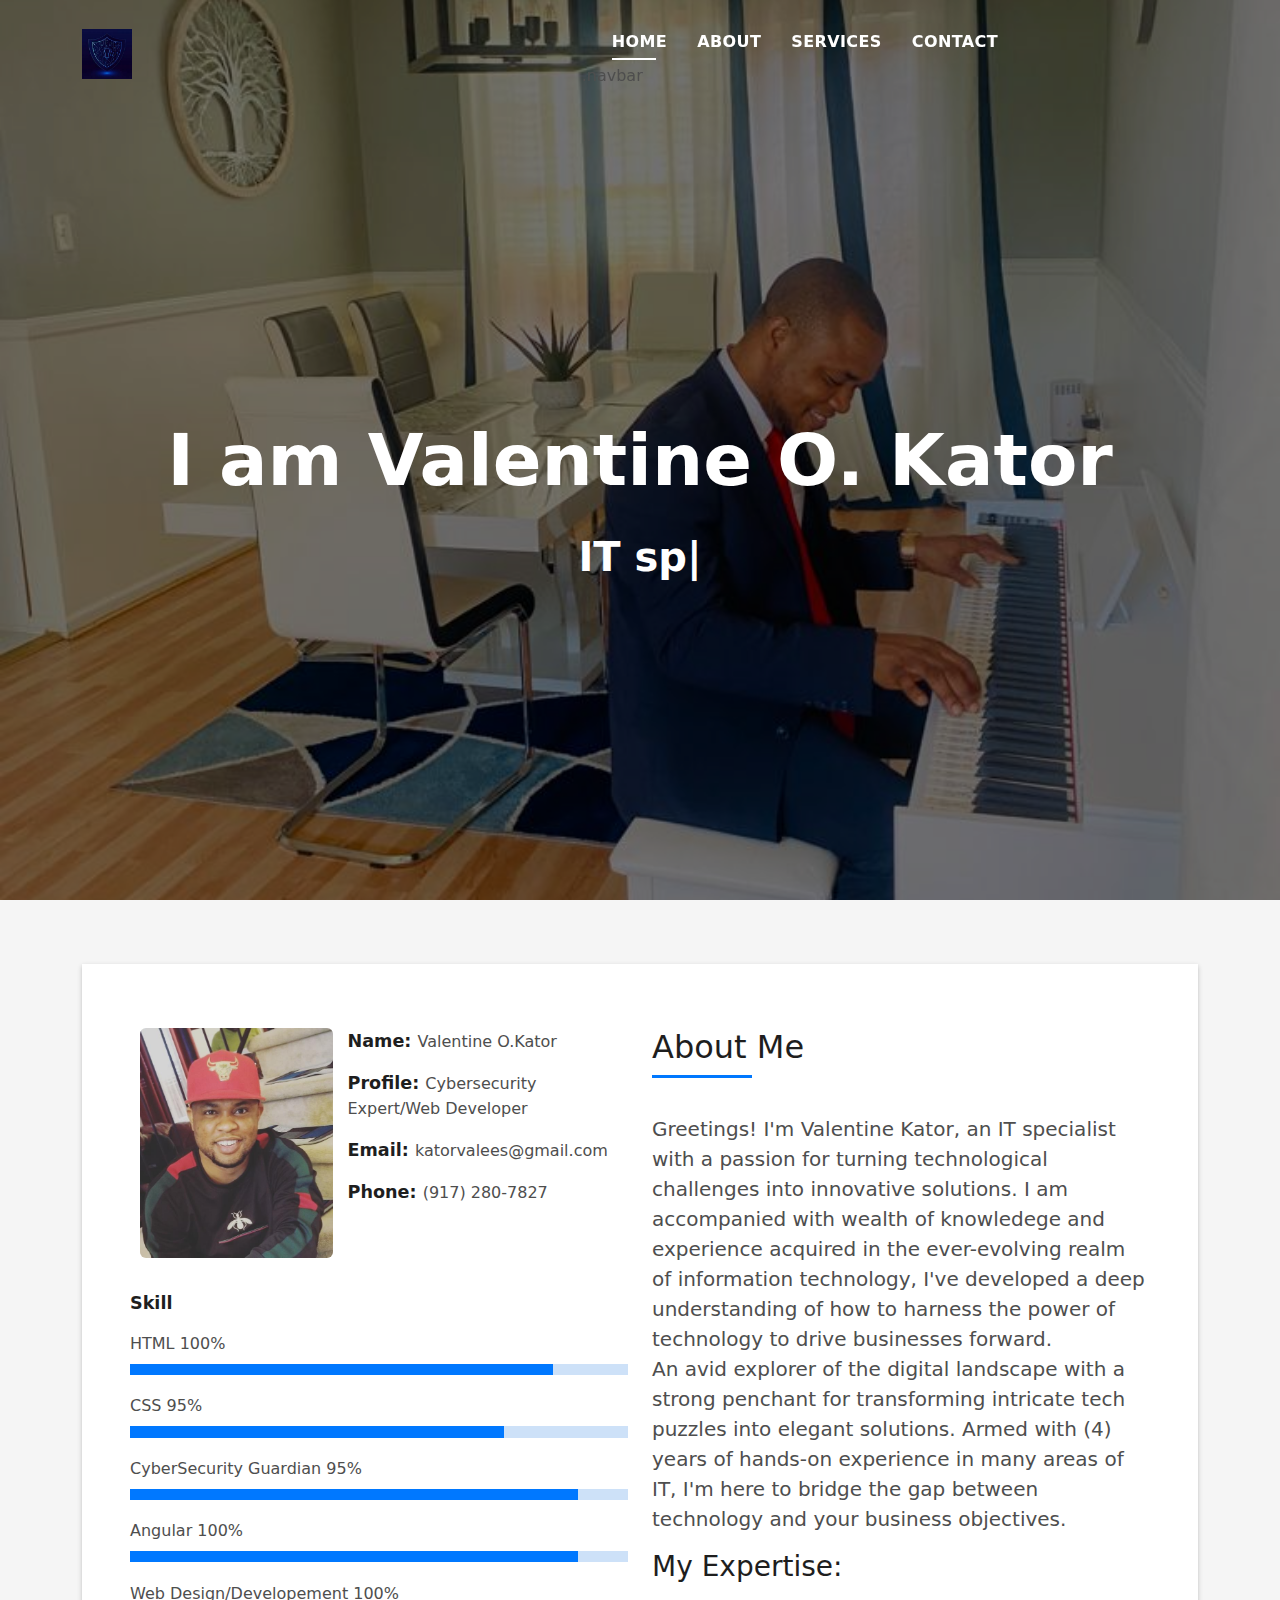
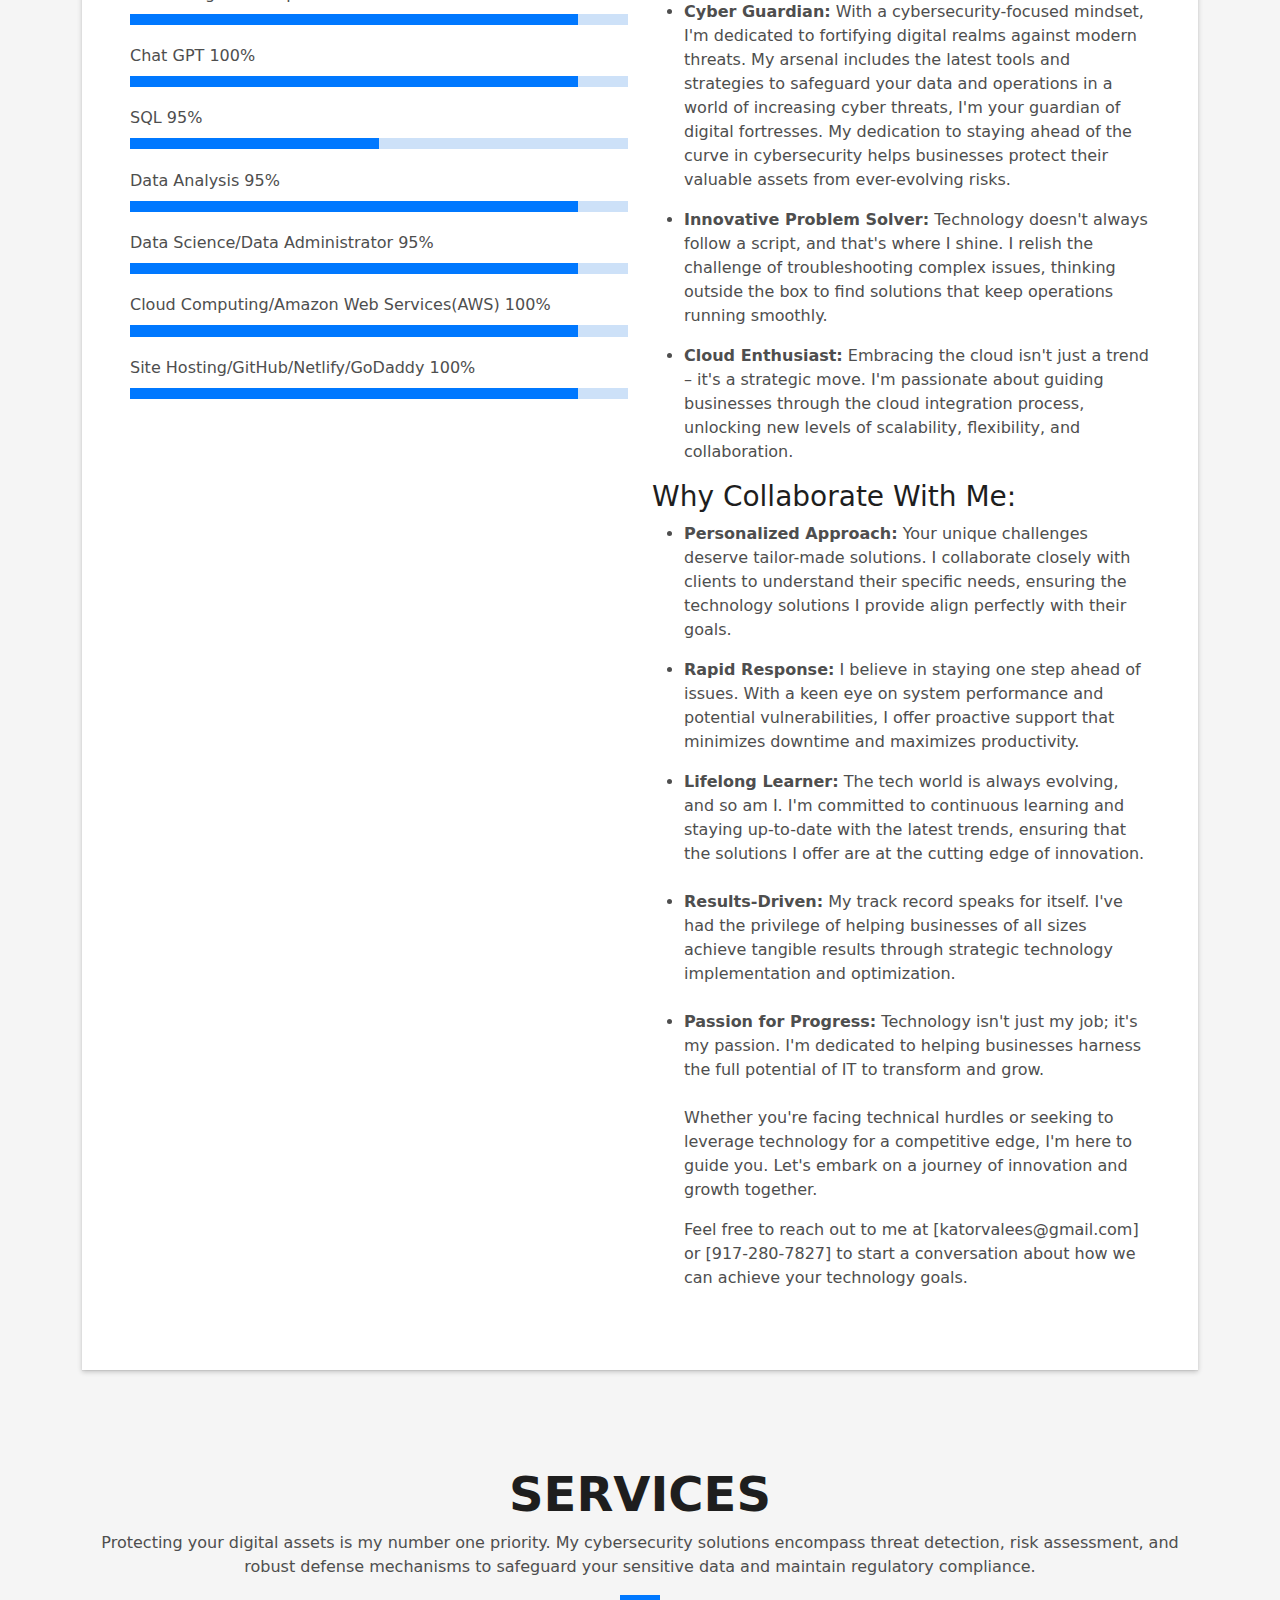
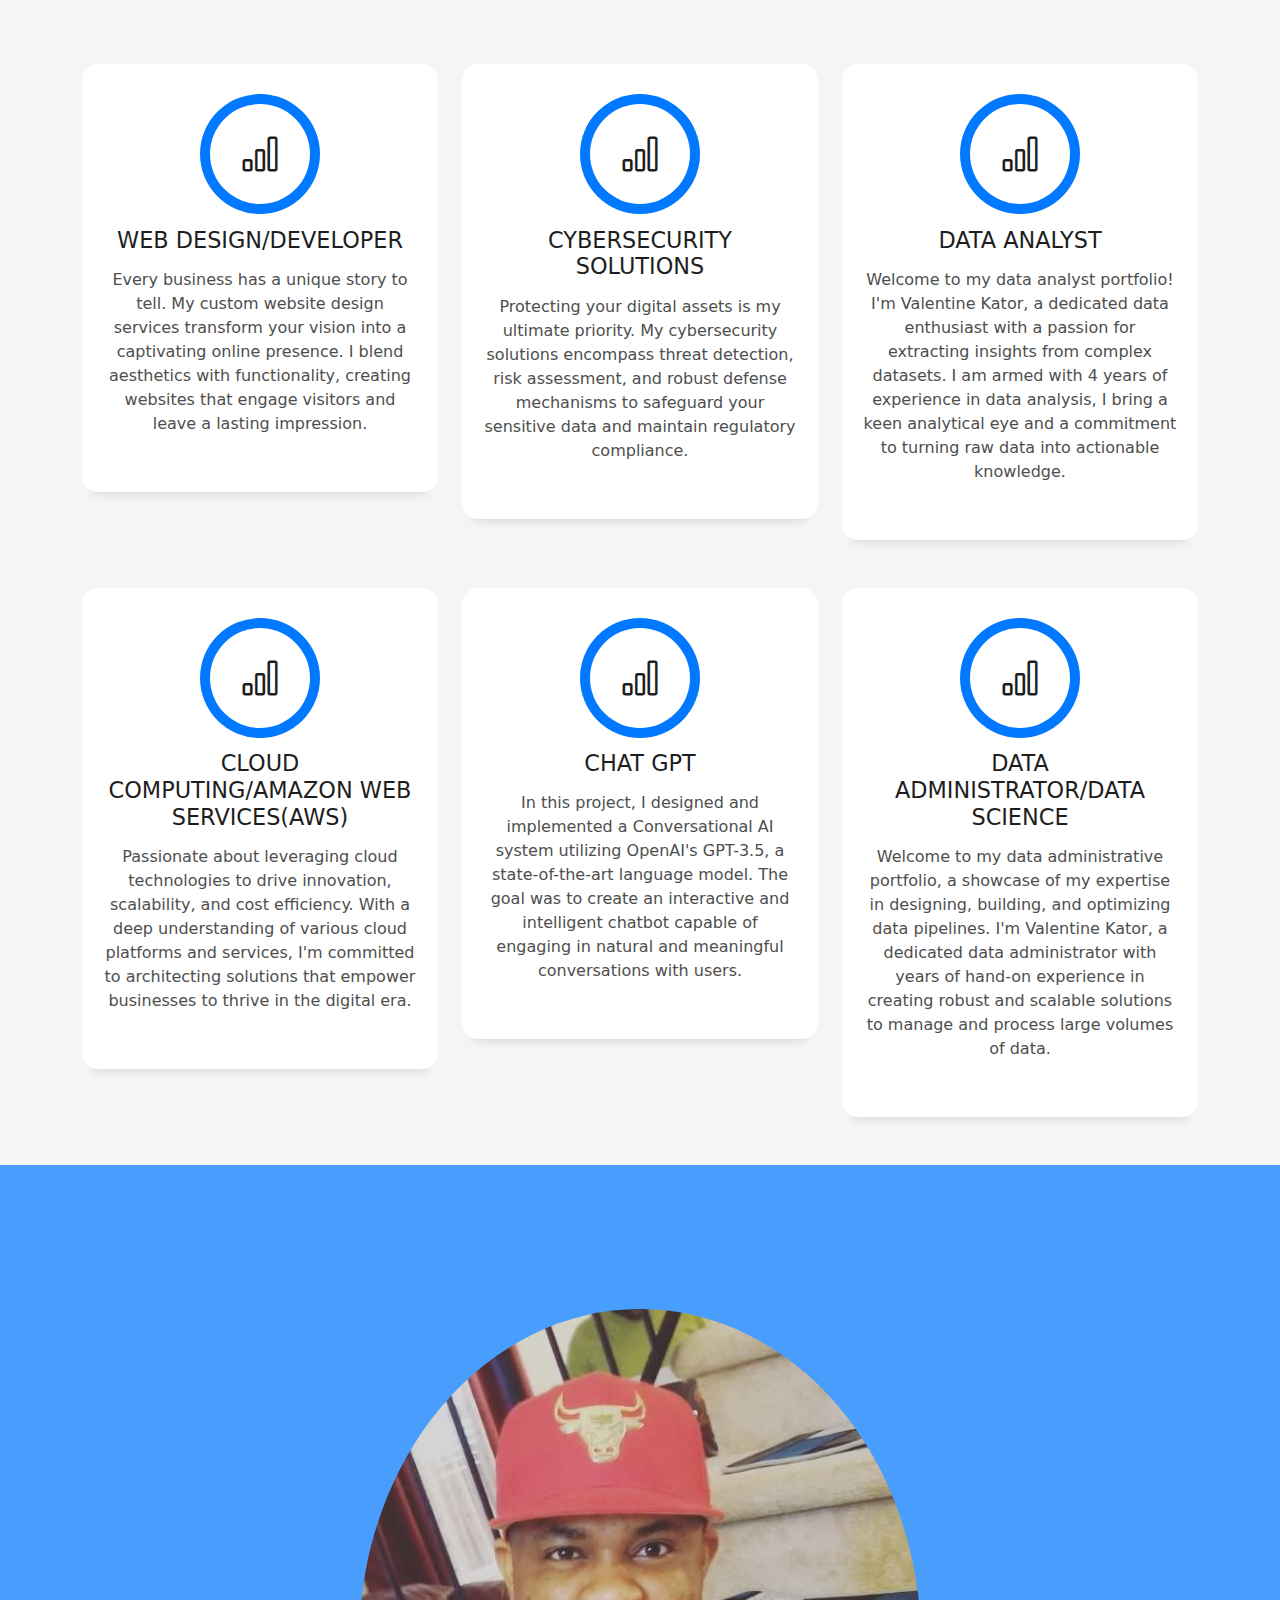
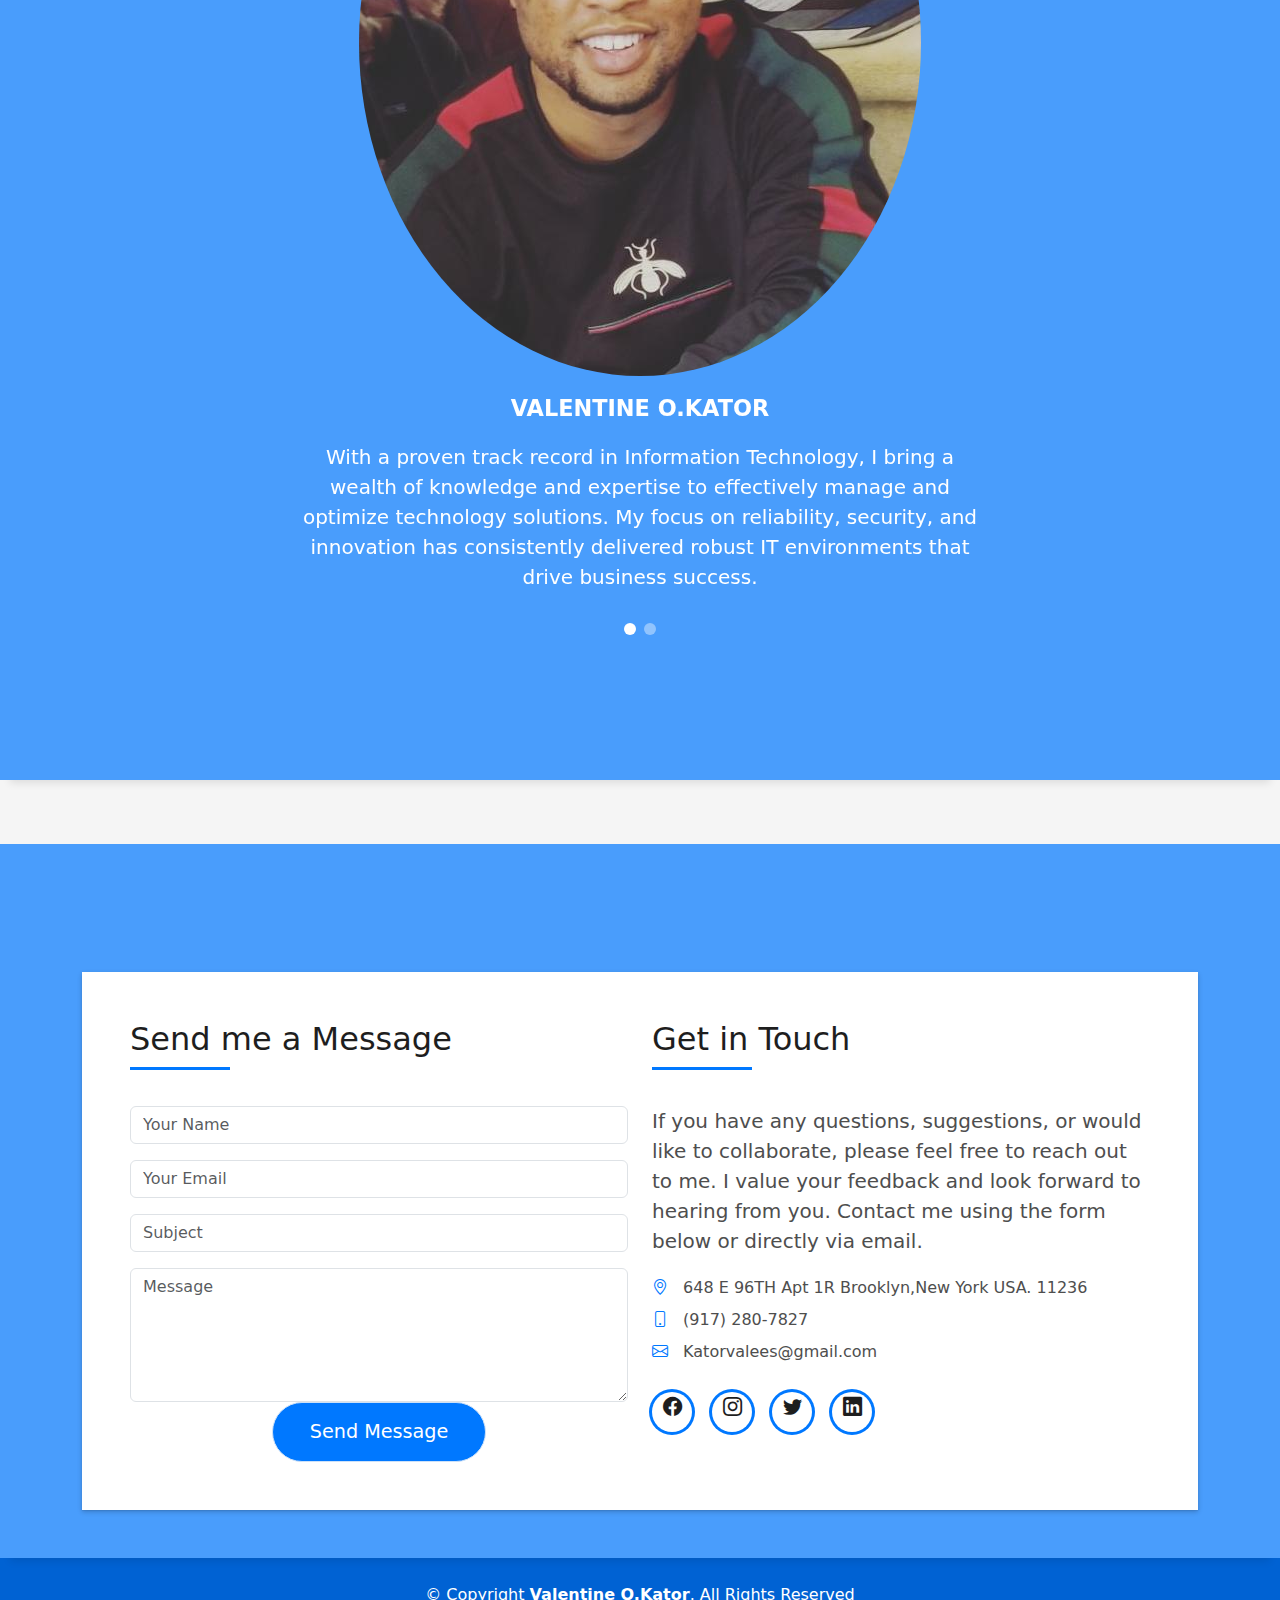
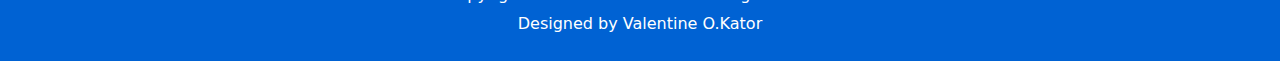
==== index.html @ 35708573 "Add files via upload" ====
<!DOCTYPE html>
<html lang="en">

<head>
  <meta charset="utf-8">
  <meta content="width=device-width, initial-scale=1.0" name="viewport">

  <title>Valentine Kator</title>
  <meta content="" name="description">
  <meta content="" name="keywords">

  <!-- Favicons -->
  <link href="assets/img/testimonial-4.jpg" rel="icon">
  <link href="assets/img/apple-touch-icon.png" rel="apple-touch-icon">

  <!-- Vendor CSS Files -->
  <link href="assets/vendor/bootstrap/css/bootstrap.min.css" rel="stylesheet">
  <link href="assets/vendor/bootstrap-icons/bootstrap-icons.css" rel="stylesheet">
  <link href="assets/vendor/glightbox/css/glightbox.min.css" rel="stylesheet">
  <link href="assets/vendor/swiper/swiper-bundle.min.css" rel="stylesheet">

  <!-- Template Main CSS File -->
  <link href="assets/css/style.css" rel="stylesheet">

  <!-- =======================================================
  * Template Name: ValentinKator
  * Updated: Jul 27 2023 with Bootstrap v5.3.1
  * Template URL: https://bootstrapmade.com/devfolio-bootstrap-portfolio-html-template/
  * Author: BootstrapMade.com
  * License: https://bootstrapmade.com/license/
  ======================================================== -->
</head>

<body>
  <!-- ======= Header ======= -->
  <header id="header" class="fixed-top">
    <div class="container d-flex align-items-center justify-content-between">
      <img src="assets/img/Logo1.jpeg" width="50px" height="50px" alt="">
      <!-- <div class="Navbar-text">Valentine O.Kator</div> -->
      <!-- Uncomment below if you prefer to use an image logo -->
      <!-- <a href="index.html" class="logo"><img src="assets/img/logo.png" alt="" class="img-fluid"></a> -->
    <div class="MyNav" > 
      <nav id="navbar"class="navbar ">
        <ul >
          <li><a class="nav-link scrollto active" href="#hero">Home</a></li>
          <li><a class="nav-link scrollto" href="#about">About</a></li>
          <li><a class="nav-link scrollto" href="#services">Services</a></li>
          <!-- <li><a class="nav-link scrollto " href="#work">Work</a></li>
          <li><a class="nav-link scrollto " href="#blog">Blog</a></li> -->
          <li><a class="nav-link scrollto" href="#contact">Contact</a></li>
        </ul>
        <i class="bi bi-list mobile-nav-toggle"></i>
      </nav>.navbar
    </div>    
    </div>
  </header><!-- End Header -->
  <!-- ======= Hero Section ======= -->
  <div id="hero" class="hero route bg-image" style="background-image: url(assets/img/hero-bg.jpg); background-size: cover;">
    <div class="overlay-itro"></div>
    <br>
    <br>
    <div class="hero-content display-table">
      <div class="table-cell">
        <div class="container">
          <!--<p class="display-6 color-d">Hello, world!</p>-->
          <br>
          <h1 class="hero-title mb-4">I am Valentine O. Kator</h1>
          <p class="hero-subtitle"><span class="typed" data-typed-items=" IT specialist in Web Developement/Design, Data Science & Analyst, Data Administrator, CyberSecurity Expert, Site Hosting/GitHub/Netlify/GoDaddy, Chat GPT, SQL, Cloud Computing/AWS, and lot more"></span></p>
          <!-- <p class="pt-3"><a class="btn btn-primary btn js-scroll px-4" href="#about" role="button">Learn More</a></p> -->
        </div>
      </div>
    </div>
  </div><!-- End Hero Section -->

  <main id="main">
    <!-- ======= About Section ======= -->
    <section id="about" class="about-mf sect-pt4 route">
      <div class="container">
        <div class="row">
          <div class="col-sm-12">
            <div class="box-shadow-full">
              <div class="row">
                <div class="col-md-6">
                  <div class="row">
                    <div class="col-sm-6 col-md-5">
                      <div class="about-img">
                        <img src="assets/img/testimonial-2.jpg" class="img-fluid rounded b-shadow-a" alt="">
                      </div>
                    </div>
                    <div class="col-sm-6 col-md-7">
                      <div class="about-info">
                        <p><span class="title-s">Name: </span> <span>Valentine O.Kator</span></p>
                        <p><span class="title-s">Profile: </span> <span> Cybersecurity Expert/Web Developer</span></p>
                        <p><span class="title-s">Email: </span> <span>katorvalees@gmail.com</span></p>
                        <p><span class="title-s">Phone: </span> <span>(917) 280-7827</span></p>
                      </div>
                    </div>
                  </div>
                  <div class="skill-mf">
                    <p class="title-s">Skill</p>
                    <span>HTML</span> <span class="pull-right">100%</span>
                    <div class="progress">
                      <div class="progress-bar" role="progressbar" style="width: 85%;" aria-valuenow="85" aria-valuemin="0" aria-valuemax="100"></div>
                    </div>
                    <span>CSS</span> <span class="pull-right">95%</span>
                    <div class="progress">
                      <div class="progress-bar" role="progressbar" style="width: 75%" aria-valuenow="75" aria-valuemin="0" aria-valuemax="100"></div>
                    </div>
                  
                    <!-- <span>JAVASCRIPT/TYPESCRIPT</span> <span class="pull-right">80%</span>
                    <div class="progress">
                      <div class="progress-bar" role="progressbar" style="width: 90%" aria-valuenow="90" aria-valuemin="0" aria-valuemax="100"></div>
                    </div> -->
                    <span>CyberSecurity Guardian</span> <span class="pull-right">95%</span>
                    <div class="progress">
                      <div class="progress-bar" role="progressbar" style="width: 90%" aria-valuenow="90" aria-valuemin="0" aria-valuemax="100"></div>
                    </div>
                    <!-- <span>Programming language</span> <span class="pull-right">75%</span>
                    <div class="progress">
                      <div class="progress-bar" role="progressbar" style="width: 90%" aria-valuenow="90" aria-valuemin="0" aria-valuemax="100"></div>
                    </div> -->
                    <span>Angular</span> <span class="pull-right">100%</span>
                    <div class="progress">
                      <div class="progress-bar" role="progressbar" style="width: 90%" aria-valuenow="90" aria-valuemin="0" aria-valuemax="100"></div>
                    </div>
                    <span>Web Design/Developement</span> <span class="pull-right">100%</span>
                    <div class="progress">
                      <div class="progress-bar" role="progressbar" style="width: 90%" aria-valuenow="90" aria-valuemin="0" aria-valuemax="100"></div>
                    </div>
                    <span>Chat GPT</span> <span class="pull-right">100%</span>
                    <div class="progress">
                      <div class="progress-bar" role="progressbar" style="width: 90%" aria-valuenow="90" aria-valuemin="0" aria-valuemax="100"></div>
                    </div>
                    <!-- <span>Artificial Intelligence</span> <span class="pull-right">80%</span>
                    <div class="progress">
                      <div class="progress-bar" role="progressbar" style="width: 90%" aria-valuenow="90" aria-valuemin="0" aria-valuemax="100"></div>
                    </div> -->
                    <!-- <span>Robotics</span> <span class="pull-right">80%</span>
                    <div class="progress">
                      <div class="progress-bar" role="progressbar" style="width: 90%" aria-valuenow="90" aria-valuemin="0" aria-valuemax="100"></div>
                    </div> -->
                    <span>SQL</span> <span class="pull-right">95%</span>
                    <div class="progress">
                      <div class="progress-bar" role="progressbar" style="width: 50%" aria-valuenow="50" aria-valuemin="0" aria-valuemax="100"></div>
                    </div>
                    <span>Data Analysis</span> <span class="pull-right">95%</span>
                    <div class="progress">
                      <div class="progress-bar" role="progressbar" style="width: 90%" aria-valuenow="90" aria-valuemin="0" aria-valuemax="100"></div>
                    </div>
                    <span>Data Science/Data Administrator</span> <span class="pull-right">95%</span>
                    <div class="progress">
                      <div class="progress-bar" role="progressbar" style="width: 90%" aria-valuenow="90" aria-valuemin="0" aria-valuemax="100"></div>
                    </div>
                    <span>Cloud Computing/Amazon Web Services(AWS)</span> <span class="pull-right">100%</span>
                    <div class="progress">
                      <div class="progress-bar" role="progressbar" style="width: 90%" aria-valuenow="90" aria-valuemin="0" aria-valuemax="100"></div>
                    </div>
                    <span>Site Hosting/GitHub/Netlify/GoDaddy</span> <span class="pull-right">100%</span>
                    <div class="progress">
                      <div class="progress-bar" role="progressbar" style="width: 90%" aria-valuenow="90" aria-valuemin="0" aria-valuemax="100"></div>
                    </div>
                    <!-- <span>Data Visualization</span> <span class="pull-right">100%</span>
                    <div class="progress">
                      <div class="progress-bar" role="progressbar" style="width: 90%" aria-valuenow="90" aria-valuemin="0" aria-valuemax="100"></div>
                    </div> -->
                  </div>
                </div>
                <div class="col-md-6">
                  <div class="about-me pt-4 pt-md-0">
                    <div class="title-box-2">
                      <h5 class="title-left">
                        About Me
                      </h5>
                    </div>
                    <p class="lead">
                      Greetings! I'm Valentine Kator, an IT specialist with a passion for turning technological challenges into innovative solutions. I am accompanied with wealth of knowledege and experience acquired in the  ever-evolving realm of information technology, I've developed a deep understanding of how to harness the power of technology to drive businesses forward. <br>An avid explorer of the digital landscape with a strong penchant for transforming intricate tech puzzles into elegant solutions. Armed with (4) years of hands-on experience in many areas of IT, I'm here to bridge the gap between technology and your business objectives.
                    </p>
                    <h3>My Expertise:</h3>
                    <p class="Expertise">
                      <ul>
                        <li> <span style="font-weight: bolder;">Cyber Guardian:</span> With a cybersecurity-focused mindset, I'm dedicated to fortifying digital realms against modern threats. My arsenal includes the latest tools and strategies to safeguard your data and operations in a world of increasing cyber threats, I'm your guardian of digital fortresses. My dedication to staying ahead of the curve in cybersecurity helps businesses protect their valuable assets from ever-evolving risks.</li>
                      </ul>
                      <ul>
                        <li> <span style="font-weight: bolder;">Innovative Problem Solver:</span> Technology doesn't always follow a script, and that's where I shine. I relish the challenge of troubleshooting complex issues, thinking outside the box to find solutions that keep operations running smoothly.</li>
                      </ul>
                      <ul>
                        <li> <span style="font-weight: bolder;">Cloud Enthusiast:</span> Embracing the cloud isn't just a trend – it's a strategic move. I'm passionate about guiding businesses through the cloud integration process, unlocking new levels of scalability, flexibility, and collaboration.</li>
                      </ul>
                      <h3>Why Collaborate With Me:</h3>
                      <ul>
                        <li> <span style="font-weight: bolder;">Personalized Approach:</span> Your unique challenges deserve tailor-made solutions. I collaborate closely with clients to understand their specific needs, ensuring the technology solutions I provide align perfectly with their goals.</li>
                      </ul>
                      <ul>
                        <li><span style="font-weight: bolder;">Rapid Response:</span> I believe in staying one step ahead of issues. With a keen eye on system performance and potential vulnerabilities, I offer proactive support that minimizes downtime and maximizes productivity.</li>
                      </ul>
                      <ul>
                        <li><span style="font-weight: bolder;">Lifelong Learner:</span> The tech world is always evolving, and so am I. I'm committed to continuous learning and staying up-to-date with the latest trends, ensuring that the solutions I offer are at the cutting edge of innovation.</li>
                        <br>
                        <li> <span style="font-weight: bolder;">Results-Driven:</span> My track record speaks for itself. I've had the privilege of helping businesses of all sizes achieve tangible results through strategic technology implementation and optimization.</li>
                        <br>
                        <li><span style="font-weight: bolder;">Passion for Progress:</span> Technology isn't just my job; it's my passion. I'm dedicated to helping businesses harness the full potential of IT to transform and grow.</li>
                        <br>
                        <p>Whether you're facing technical hurdles or seeking to leverage technology for a competitive edge, I'm here to guide you. Let's embark on a journey of innovation and growth together.</p>
                        <p>Feel free to reach out to me at [katorvalees@gmail.com] or [917-280-7827] to start a conversation about how we can achieve your technology goals.</p>
                      </ul>
                    </p>
                  </div>
                </div>
              </div>
            </div>
          </div>
        </div>
      </div>
    </section><!-- End About Section -->

    <!-- ======= Services Section ======= -->
    <section id="services" class="services-mf pt-5 route">
      <div class="container">
        <div class="row">
          <div class="col-sm-12">
            <div class="title-box text-center">
              <h3 class="title-a">
                Services
              </h3>
              <p class="subtitle-a">
                Protecting your digital assets is my number one priority. My cybersecurity solutions encompass threat detection, risk assessment, and robust defense mechanisms to safeguard your sensitive data and maintain regulatory compliance.
              </p>
              <div class="line-mf"></div>
            </div>
          </div>
        </div>
        <div class="row">
          <div class="col-md-4">
            <div class="service-box">
              <div class="service-ico">
                <span class="ico-circle"><i class="bi bi-bar-chart"></i></span>
              </div>
              <div class="service-content">
                <h2 class="s-title">Web Design/Developer</h2>
                <p class="s-description text-center">
                  Every business has a unique story to tell. My custom website design services transform your vision into a captivating online presence. I blend aesthetics with functionality, creating websites that engage visitors and leave a lasting impression.
                </p>
              </div>
            </div>
          </div>
          <div class="col-md-4">
            <div class="service-box">
              <div class="service-ico">
                <span class="ico-circle"><i class="bi bi-bar-chart"></i></span>
              </div>
              <div class="service-content">
                <h2 class="s-title">CyberSecurity Solutions</h2>
                <p class="s-description text-center">
                  Protecting your digital assets is my ultimate priority. My cybersecurity solutions encompass threat detection, risk assessment, and robust defense mechanisms to safeguard your sensitive data and maintain regulatory compliance.
                </p>
              </div>
            </div>
          </div>
          <div class="col-md-4">
            <div class="service-box">
              <div class="service-ico">
                <span class="ico-circle"><i class="bi bi-bar-chart"></i></span>
              </div>
              <div class="service-content">
                <h2 class="s-title">DATA ANALYST</h2>
                <p class="s-description text-center">
                  Welcome to my data analyst portfolio! I'm Valentine Kator, a dedicated data enthusiast with a passion for extracting insights from complex datasets. I am armed with 4 years of experience in data analysis, I bring a keen analytical eye and a commitment to turning raw data into actionable knowledge.
                </p>
              </div>
            </div>
          </div>
          <div class="col-md-4">
            <div class="service-box">
              <div class="service-ico">
                <span class="ico-circle"><i class="bi bi-bar-chart"></i></span>
              </div>
              <div class="service-content">
                <h2 class="s-title"> Cloud Computing/Amazon Web Services(AWS)</h2>
                <p>Passionate about leveraging cloud technologies to drive innovation, scalability, and cost efficiency. With a deep understanding of various cloud platforms and services, I'm committed to architecting solutions that empower businesses to thrive in the digital era.   </div>
            </div>
          </div>
          <div class="col-md-4">
            <div class="service-box">
              <div class="service-ico">
                <span class="ico-circle"><i class="bi bi-bar-chart"></i></span>
              </div>
              <div class="service-content">
                <h2 class="s-title"> Chat GPT</h2>
                  <p>In this project, I designed and implemented a Conversational AI system utilizing OpenAI's GPT-3.5, a state-of-the-art language model. The goal was to create an interactive and intelligent chatbot capable of engaging in natural and meaningful conversations with users.
                  </p>
                </p>
              </div>
            </div>
          </div>
          <!-- <div class="col-md-4">
            <div class="service-box">
              <div class="service-ico">
                <span class="ico-circle"><i class="bi bi-bar-chart"></i></span>
              </div>
              <div class="service-content">
                <h2 class="s-title">Network Design and Optimization</h2>
                <p class="s-description text-center">
                  A robust network is the backbone of your operations. My experts design, implement, and optimize network solutions that ensure seamless connectivity, optimal performance, and the scalability to support your business growth.
                </p>
              </div>
            </div>
          </div> -->
          <div class="col-md-4">
            <div class="service-box">
              <div class="service-ico">
                <span class="ico-circle"><i class="bi bi-bar-chart"></i></span>
              </div>
              <div class="service-content">
                <h2 class="s-title">DATA Administrator/Data Science</h2>
                <p class="s-description text-center">
                  Welcome to my data administrative portfolio, a showcase of my expertise in designing, building, and optimizing data pipelines. I'm Valentine Kator, a dedicated data administrator with years of hand-on experience in creating robust and scalable solutions to manage and process large volumes of data.
                </p>
              </div>
            </div>
          </div>
          <!-- <div class="col-md-4">
            <div class="service-box">
              <div class="service-ico">
                <span class="ico-circle"><i class="bi bi-bar-chart"></i></span>
              </div>
              <div class="service-content">
                <h2 class="s-title">Programmer</h2>
                <p class="s-description text-center">
                  Dedicated programmer with a love for turning ideas into reality through elegant and efficient code. With a strong foundation in multiple programming languages and a knack for problem-solving, I'm driven to create innovative software solutions that make a meaningful impact.      </p>
              </div>
            </div>
          </div> -->
          <!-- <div class="col-md-4">
            <div class="service-box">
              <div class="service-ico">
                <span class="ico-circle"><i class="bi bi-bar-chart"></i></span>
              </div>
              <div class="service-content">
                <h2 class="s-title">DATA Visualization/ Machine Learning</h2>
                <p class="s-description text-center">
                  I'm dedicated to staying current with the latest trends in data visualization and machine learning. I frequently participate in online courses and workshops, including certifications in Data Visualization from Grand Cayon University and Machine Learning Fundamentals from Udemy and LinkedIn Learning.
                  Let's transform data into actionable insights together! Connect with me to explore the possibilities. </p>
              </div>
            </div>
          </div> -->
        </div>
      </div>
    </section><!-- End Services Section -->

    <!-- ======= Counter Section ======= -->

    <!-- ======= Portfolio Section =======
    <section id="work" class="portfolio-mf sect-pt4 route">
      <div class="container">
        <div class="row">
          <div class="col-sm-12">
            <div class="title-box text-center">
              <h3 class="title-a">
                Portfolio
              </h3>
              <p class="subtitle-a">
                Hi there! I'm Valentine Kator, a passionate It specialist based in New York City.
                I have a strong interest in CyberSecurity and Web Developement and Data Science, and I'm excited to share my work and projects with you.
                Throughout my journey, I've had the opportunity to collaborate with various clients and create meaningful solutions. My goal is to be the chief conerstone to every business or entity that may require my expertise in the IT field.
                Feel free to explore my projects and get in touch if you'd like to discuss a project or just say hello!
              </p>
              <div class="line-mf"></div>
            </div>
          </div>
        </div>
        <div class="row">
          <div class="col-md-4">
            <div class="work-box">
              <a href="assets/img/work-1.jpg" data-gallery="portfolioGallery" class="portfolio-lightbox">
                <div class="work-img">
                  <img src="assets/img/work-1.jpg" alt="" class="img-fluid">
                </div>
              </a>
              <div class="work-content">
                <div class="row">
                  <div class="col-sm-8">
                    <h2 class="w-title"></h2>
                    <div class="w-more">
                      <span class="w-ctegory">Web Design</span> / <span class="w-date">14 Jul. 2016</span>
                    </div>
                  </div>
                  <div class="col-sm-4">
                    <div class="w-like">
                      <a href="portfolio-details.html"> <span class="bi bi-plus-circle"></span></a>
                    </div>
                  </div>
                </div>
              </div>
            </div>
          </div>
          <div class="col-md-4">
            <div class="work-box">
              <a href="assets/img/work-2.jpg" data-gallery="portfolioGallery" class="portfolio-lightbox">
                <div class="work-img">
                  <img src="assets/img/work-2.jpg" alt="" class="img-fluid">
                </div>
              </a>
              <div class="work-content">
                <div class="row">
                  <div class="col-sm-8">
                    <h2 class="w-title"></h2>
                    <div class="w-more">
                      <span class="w-ctegory">Web Design</span> / <span class="w-date">10 Oct. 2015</span>
                    </div>
                  </div>
                  <div class="col-sm-4">
                    <div class="w-like">
                      <a href="portfolio-details.html"> <span class="bi bi-plus-circle"></span></a>
                    </div>
                  </div>
                </div>
              </div>
            </div>
          </div>
          <div class="col-md-4">
            <div class="work-box">
              <a href="assets/img/work-3.jpg" data-gallery="portfolioGallery" class="portfolio-lightbox">
                <div class="work-img">
                  <img src="assets/img/work-3.jpg" alt="" class="img-fluid">
                </div>
              </a>
              <div class="work-content">
                <div class="row">
                  <div class="col-sm-8">
                    <h2 class="w-title"></h2>
                    <div class="w-more">
                      <span class="w-ctegory">Web Design</span> / <span class="w-date">18 Dec. 2018</span>
                    </div>
                  </div>
                  <div class="col-sm-4">
                    <div class="w-like">
                      <a href="portfolio-details.html"> <span class="bi bi-plus-circle"></span></a>
                    </div>
                  </div>
                </div>
              </div>
            </div>
          </div>
          <div class="col-md-4">
            <div class="work-box">
              <a href="assets/img/work-4.jpg" data-gallery="portfolioGallery" class="portfolio-lightbox">
                <div class="work-img">
                  <img src="assets/img/work-4.jpg" alt="" class="img-fluid">
                </div>
              </a>
              <div class="work-content">
                <div class="row">
                  <div class="col-sm-8">
                    <h2 class="w-title"></h2>
                    <div class="w-more">
                      <span class="w-ctegory">Web Design</span> / <span class="w-date">5 Jam. 2022</span>
                    </div>
                  </div>
                  <div class="col-sm-4">
                    <div class="w-like">
                      <a href="portfolio-details.html"> <span class="bi bi-plus-circle"></span></a>
                    </div>
                  </div>
                </div>
              </div>
            </div>
          </div>
          <div class="col-md-4">
            <div class="work-box">
              <a href="assets/img/work-5.jpg" data-gallery="portfolioGallery" class="portfolio-lightbox">
                <div class="work-img">
                  <img src="assets/img/work-5.jpg" alt="" class="img-fluid">
                </div>
              </a>
              <div class="work-content">
                <div class="row">
                  <div class="col-sm-8">
                    <h2 class="w-title"></h2>
                    <div class="w-more">
                      <span class="w-ctegory">Web Design</span> / <span class="w-date">18 Aug. 2021</span>
                    </div>
                  </div>
                  <div class="col-sm-4">
                    <div class="w-like">
                      <a href="portfolio-details.html"> <span class="bi bi-plus-circle"></span></a>
                    </div>
                  </div>
                </div>
              </div>
            </div>
          </div>
          <div class="col-md-4">
            <div class="work-box">
              <a href="assets/img/work-6.jpg" data-gallery="portfolioGallery" class="portfolio-lightbox">
                <div class="work-img">
                  <img src="assets/img/work-6.jpg" alt="" class="img-fluid">
                </div>
              </a>
              <div class="work-content">
                <div class="row">
                  <div class="col-sm-8">
                    <h2 class="w-title"></h2>
                    <div class="w-more">
                      <span class="w-ctegory">Web Design</span> / <span class="w-date">18 Mar. 2017</span>
                    </div>
                  </div>
                  <div class="col-sm-4">
                    <div class="w-like">
                      <a href="portfolio-details.html"> <span class="bi bi-plus-circle"></span></a>
                    </div>
                  </div>
                </div>
              </div>
            </div>
          </div>

        </div>
      </div>
    </section><! --- End Portfolio Section -->

    <!-- ======= Testimonials Section ======= -->
    <div class="testimonials paralax-mf bg-image" style="background-image: url(assets/img/overlay-bg.jpg)">
      <div class="overlay-mf"></div>
      <div class="container">
        <div class="row">
          <div class="col-md-12">

            <div class="testimonials-slider swiper" data-aos="fade-up" data-aos-delay="100">
              <div class="swiper-wrapper">

                <div class="swiper-slide">
                  <div class="testimonial-box">
                    <div class="author-test">
                      <img src="assets/img/testimonial-2.jpg" alt="" class="rounded-circle b-shadow-a">
                      <span class="author">Valentine O.Kator</span>
                    </div>
                    <div class="content-test">
                      <p class="description lead">
                        With a proven track record in Information Technology, I bring a wealth of knowledge and expertise to effectively manage and optimize technology solutions. My focus on reliability, security, and innovation has consistently delivered robust IT environments that drive business success.
                      </p>
                    </div>
                  </div>
                </div><!-- End testimonial item -->

                <div class="swiper-slide">
                  <div class="testimonial-box">
                    <div class="author-test">
                      <img src="assets/img/testimonial-4.jpg" alt="" class="rounded-circle b-shadow-a">
                      <span class="author">Valentine O.Kator</span>
                    </div>
                    <div class="content-test">
                      <p class="description lead">
                        🔑 Key Expertise:
                          IT Infrastructure Management: Proficient in overseeing network architecture, hardware provisioning, and software deployment to ensure seamless operations.
                          Cybersecurity: Skilled in implementing comprehensive security protocols, including firewalls, encryption, and access controls, safeguarding critical data and systems.
                          IT Project Leadership: Experienced in leading cross-functional teams to successfully deliver IT projects, from conception to execution, on time and within budget.
                          Problem-solving: Adept at diagnosing and resolving complex technical issues, minimizing downtime and improving user satisfaction.
                      </p>
                    </div>
                  </div>
                </div><!-- End testimonial item -->
              </div>
              <div class="swiper-pagination"></div>
            </div>

            <!-- <div id="testimonial-mf" class="owl-carousel owl-theme">
        </div> -->
          </div>
        </div> 
      </div>
    </div><!-- End Testimonials Section -->
    <!-- ======= Contact Section ======= -->
    <section id="contact" class="paralax-mf footer-paralax bg-image sect-mt4 route" style="background-image: url(assets/img/overlay-bg.jpg)">
      <div class="overlay-mf"></div>
      <div class="container">
        <div class="row">
          <div class="col-sm-12">
            <div class="contact-mf">
              <div id="contact" class="box-shadow-full">
                <div class="row">
                  <div class="col-md-6">
                    <div class="title-box-2">
                      <h5 class="title-left">
                        Send me a Message
                      </h5>
                    </div>
                    <div>
                      <form action="mailto:katorvalees@gmail.com" method="post" enctype="text/plain">
                        <div class="row">
                          <div class="col-md-12 mb-3">
                            <div class="form-group">
                              <input type="text" name="name" class="form-control" id="name" placeholder="Your Name" required>
                            </div>
                          </div>
                          <div class="col-md-12 mb-3">
                            <div class="form-group">
                              <input type="email" class="form-control" name="email" id="email" placeholder="Your Email" required>
                            </div>
                          </div>
                          <div class="col-md-12 mb-3">
                            <div class="form-group">
                              <input type="text" class="form-control" name="subject" id="subject" placeholder="Subject" required>
                            </div>
                          </div>
                          <div class="col-md-12">
                            <div class="form-group">
                              <textarea class="form-control" name="message" rows="5" placeholder="Message" required></textarea>
                            </div>
                          </div>
                          <br>
                          <div class="col-md-12 text-center">
                            <button type="submit" class="button button-a button-big button-rouded">Send Message</button>
                          </div>
                        </div>
                      </form>
                    </div>
                  </div>
                  <div class="col-md-6">
                    <div class="title-box-2 pt-4 pt-md-0">
                      <h5 class="title-left">
                        Get in Touch
                      </h5>
                    </div>
                    <div class="more-info">
                      <p class="lead">
                        If you have any questions, suggestions, or would like to collaborate, please feel free to reach out to me.
                        I value your feedback and look forward to hearing from you.
                        Contact me using the form below or directly via email.
                      </p>
                      <ul class="list-ico">
                        <li><span class="bi bi-geo-alt"></span> 648 E 96TH Apt 1R Brooklyn,New York USA. 11236</li>
                        <li><span class="bi bi-phone"></span> (917) 280-7827</li>
                        <li><span class="bi bi-envelope"></span> Katorvalees@gmail.com</li>
                      </ul>
                    </div>
                    <div class="socials">
                      <ul>
                        <li><a href="www.facebook.com/valentine kator"><span class="ico-circle"><i class="bi bi-facebook"></i></span></a></li>
                        <li><a href="www.instagram.com/valentine_kator"><span class="ico-circle"><i class="bi bi-instagram"></i></span></a></li>
                        <li><a href="www.twitter.com/Valentine kator"><span class="ico-circle"><i class="bi bi-twitter"></i></span></a></li>
                        <li><a href=""><span class="ico-circle"><i class="bi bi-linkedin"></i></span></a></li>
                      </ul>
                    </div>
                  </div>
                </div>
              </div>
            </div>
          </div>
        </div>
      </div>
    </section><!-- End Contact Section -->
  </main><!-- End #main -->

  <!-- ======= Footer ======= -->
  <footer>
    <div class="container">
      <div class="row">
        <div class="col-sm-12">
          <div class="copyright-box">
            <p class="copyright">&copy; Copyright <strong>Valentine O.Kator</strong>. All Rights Reserved</p>
            <div class="credits">
              <!--
              All the links in the footer should remain intact.
              You can delete the links only if you purchased the pro version.
              Licensing information: https://bootstrapmade.com/license/
              Purchase the pro version with working PHP/AJAX contact form: https://bootstrapmade.com/buy/?theme=ValentineKator
            -->
              Designed by <a href="https://bootstrapmade.com/">Valentine O.Kator</a>
            </div>
          </div>
        </div>
      </div>
    </div>
  </footer><!-- End  Footer -->

  <div id="preloader"></div>
  <a href="#" class="back-to-top d-flex align-items-center justify-content-center"><i class="bi bi-arrow-up-short"></i></a>

  <!-- Vendor JS Files -->
  <script src="assets/vendor/purecounter/purecounter_vanilla.js"></script>
  <script src="assets/vendor/bootstrap/js/bootstrap.bundle.min.js"></script>
  <script src="assets/vendor/glightbox/js/glightbox.min.js"></script>
  <script src="assets/vendor/swiper/swiper-bundle.min.js"></script>
  <script src="assets/vendor/typed.js/typed.umd.js"></script>
  <script src="assets/vendor/php-email-form/validate.js"></script>

  <!-- Template Main JS File -->
  <script src="assets/js/main.js"></script>

</body>

</html>
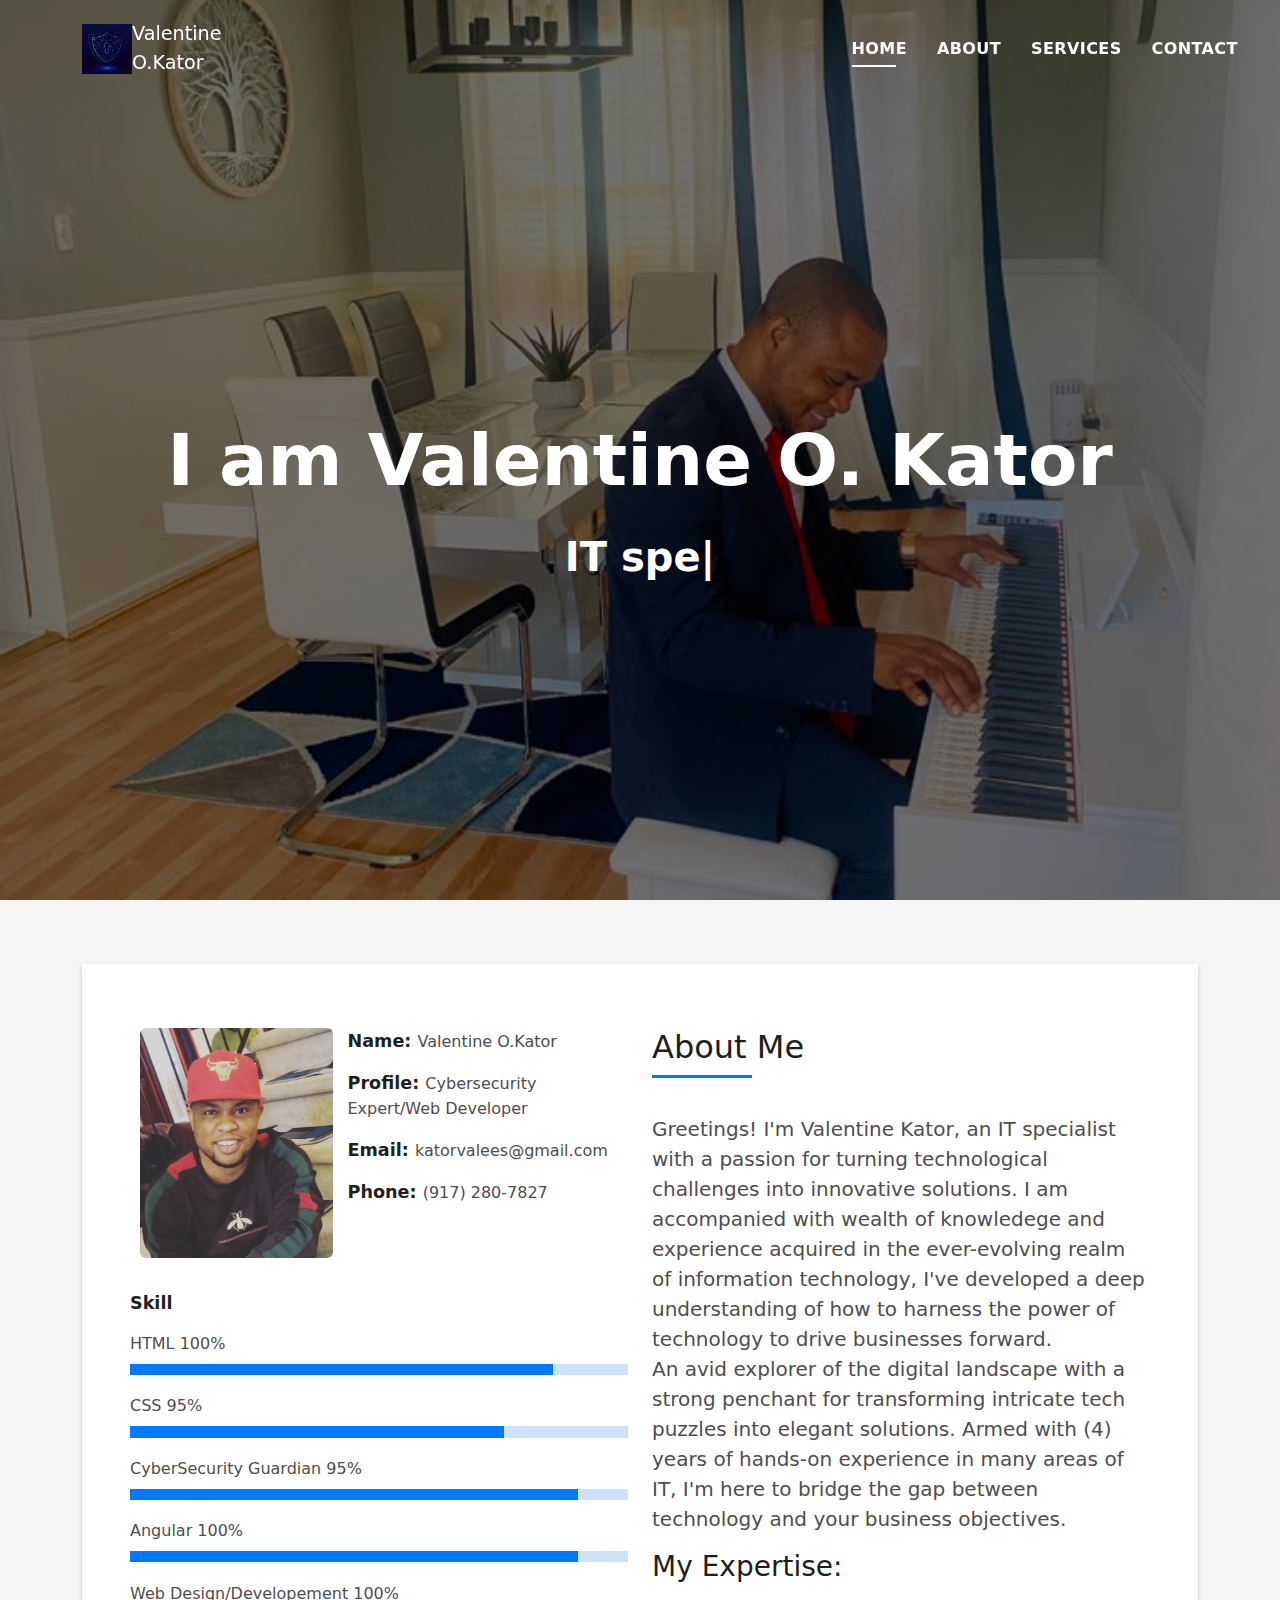
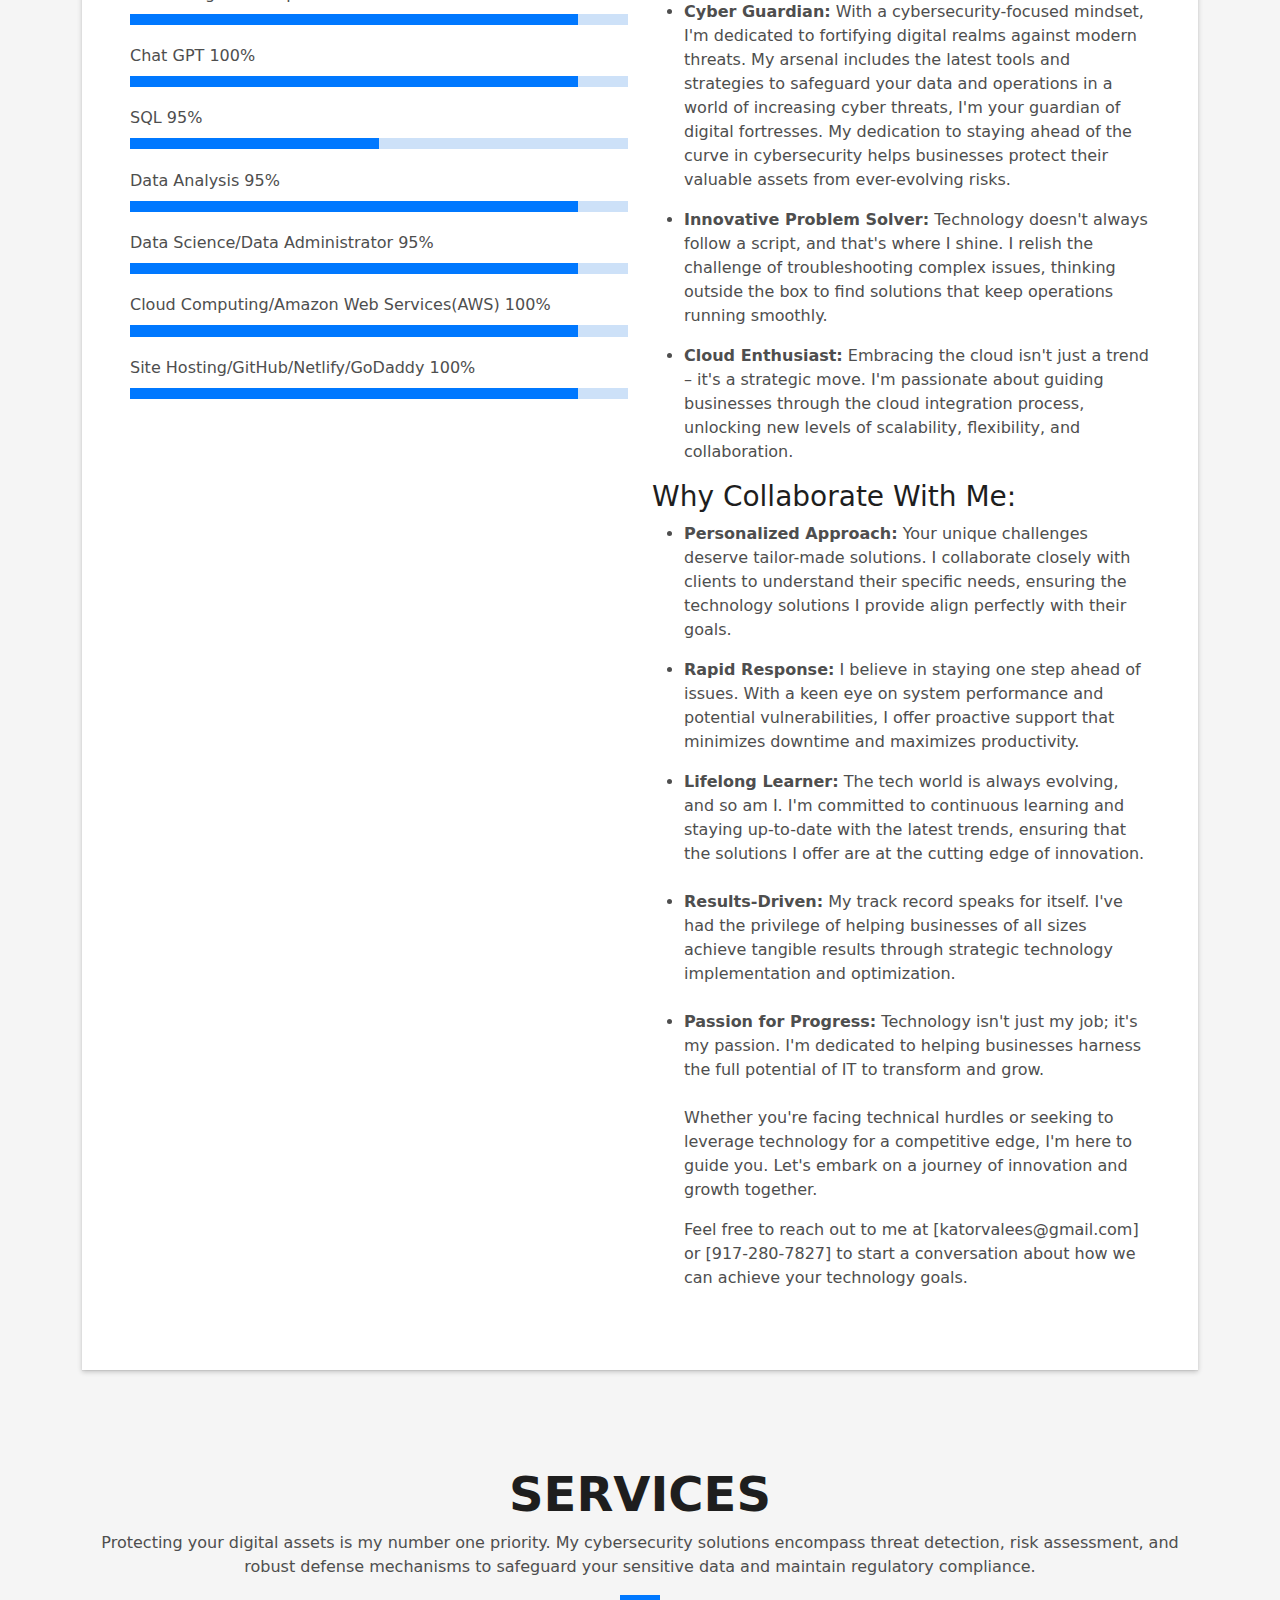
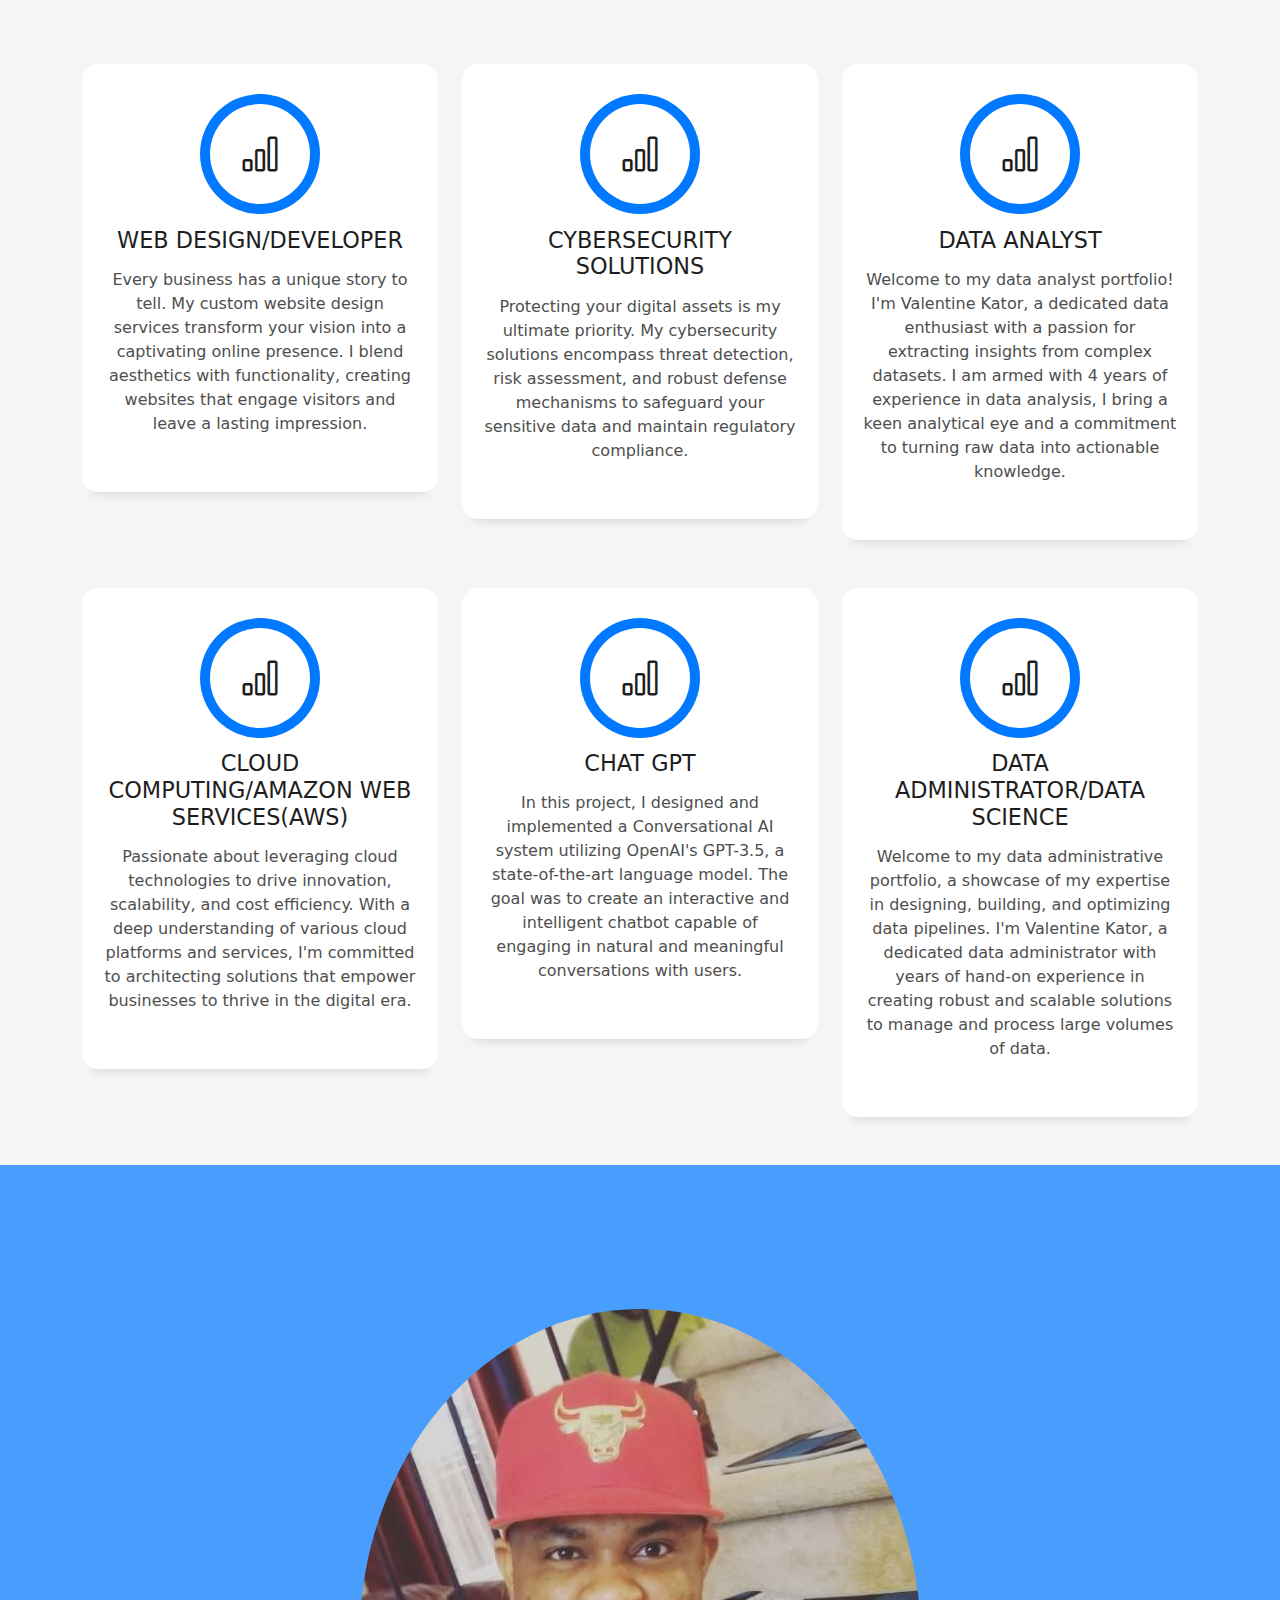
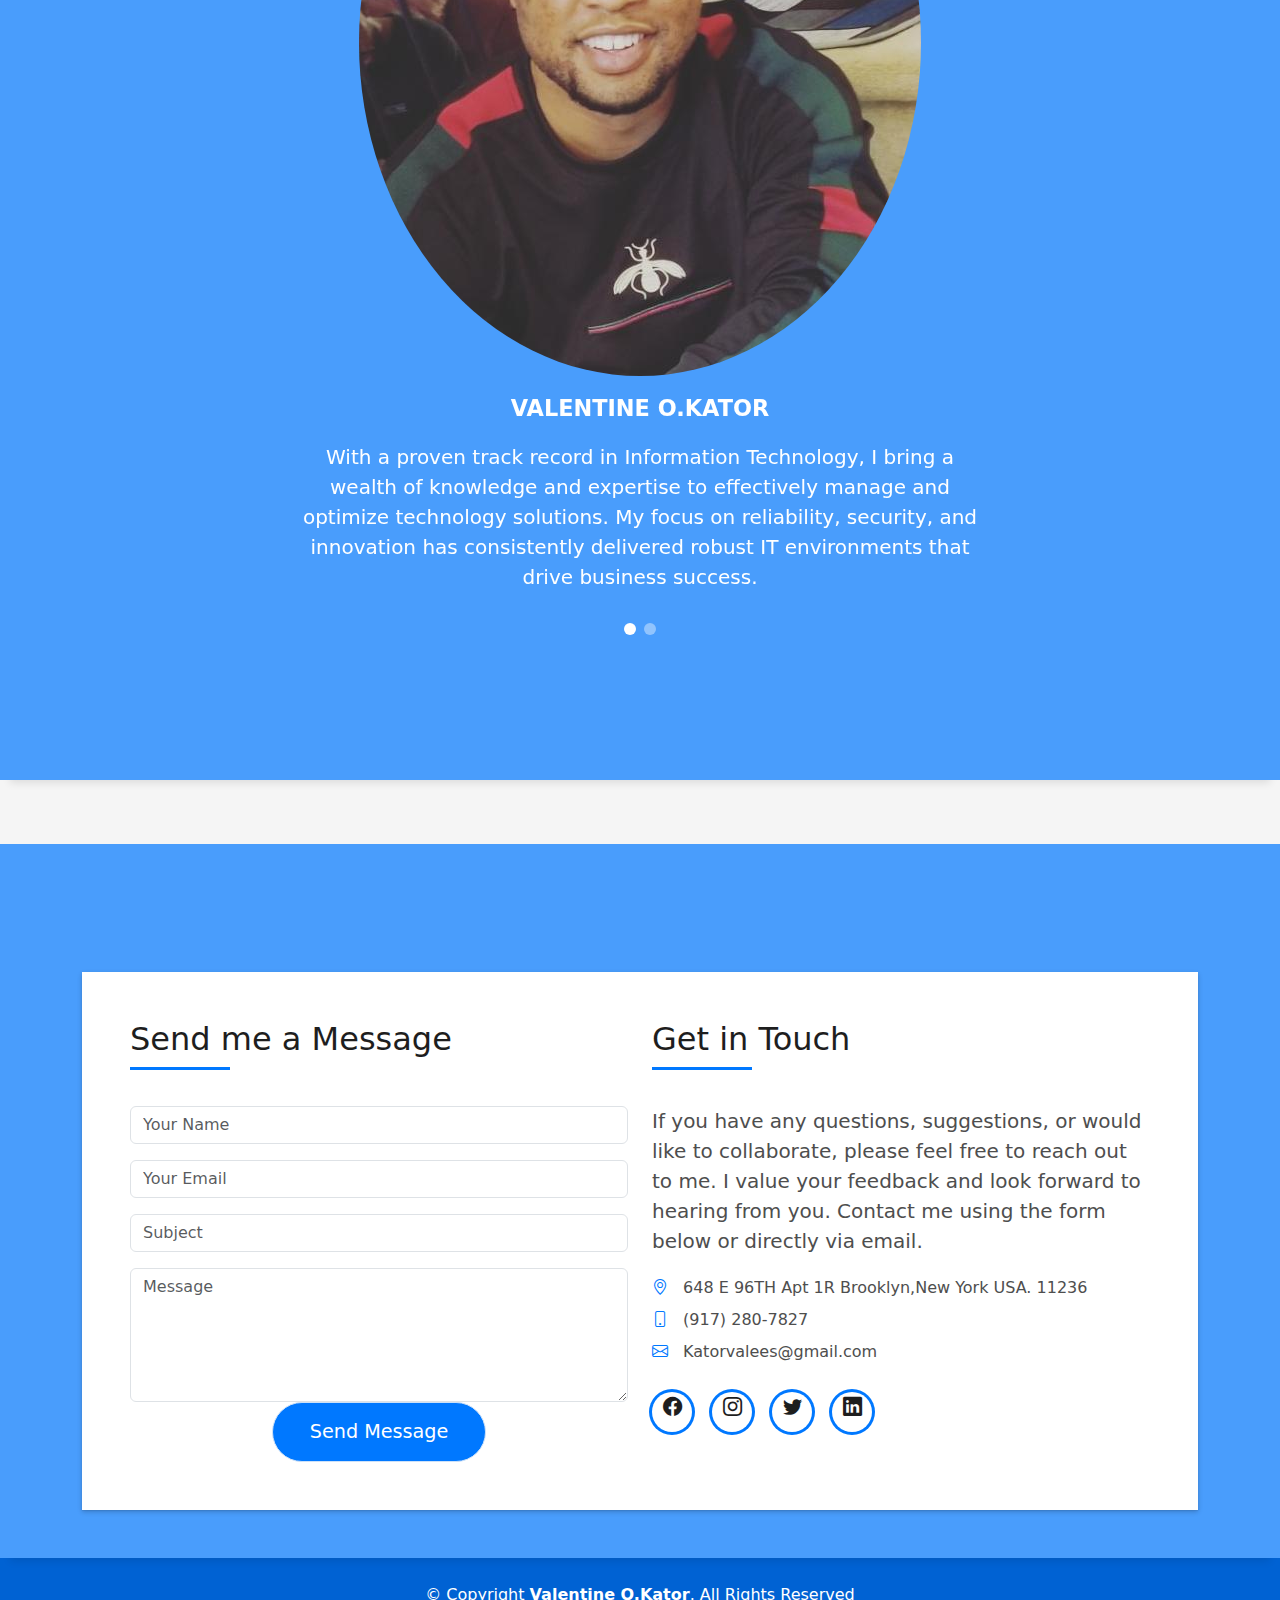
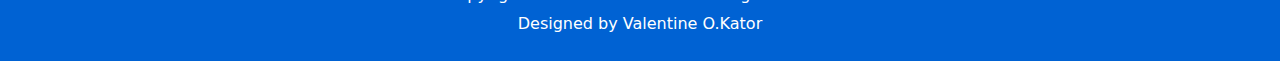
==== commit a16ff4df: "Add files via upload" ====
--- a/index.html
+++ b/index.html
@@ -36,7 +36,7 @@
   <header id="header" class="fixed-top">
     <div class="container d-flex align-items-center justify-content-between">
       <img src="assets/img/Logo1.jpeg" width="50px" height="50px" alt="">
-      <!-- <div class="Navbar-text">Valentine O.Kator</div> -->
+      <div class="Navbar-text">Valentine O.Kator</div>
       <!-- Uncomment below if you prefer to use an image logo -->
       <!-- <a href="index.html" class="logo"><img src="assets/img/logo.png" alt="" class="img-fluid"></a> -->
     <div class="MyNav" > 
@@ -50,7 +50,7 @@
           <li><a class="nav-link scrollto" href="#contact">Contact</a></li>
         </ul>
         <i class="bi bi-list mobile-nav-toggle"></i>
-      </nav>.navbar
+      </nav>
     </div>    
     </div>
   </header><!-- End Header -->
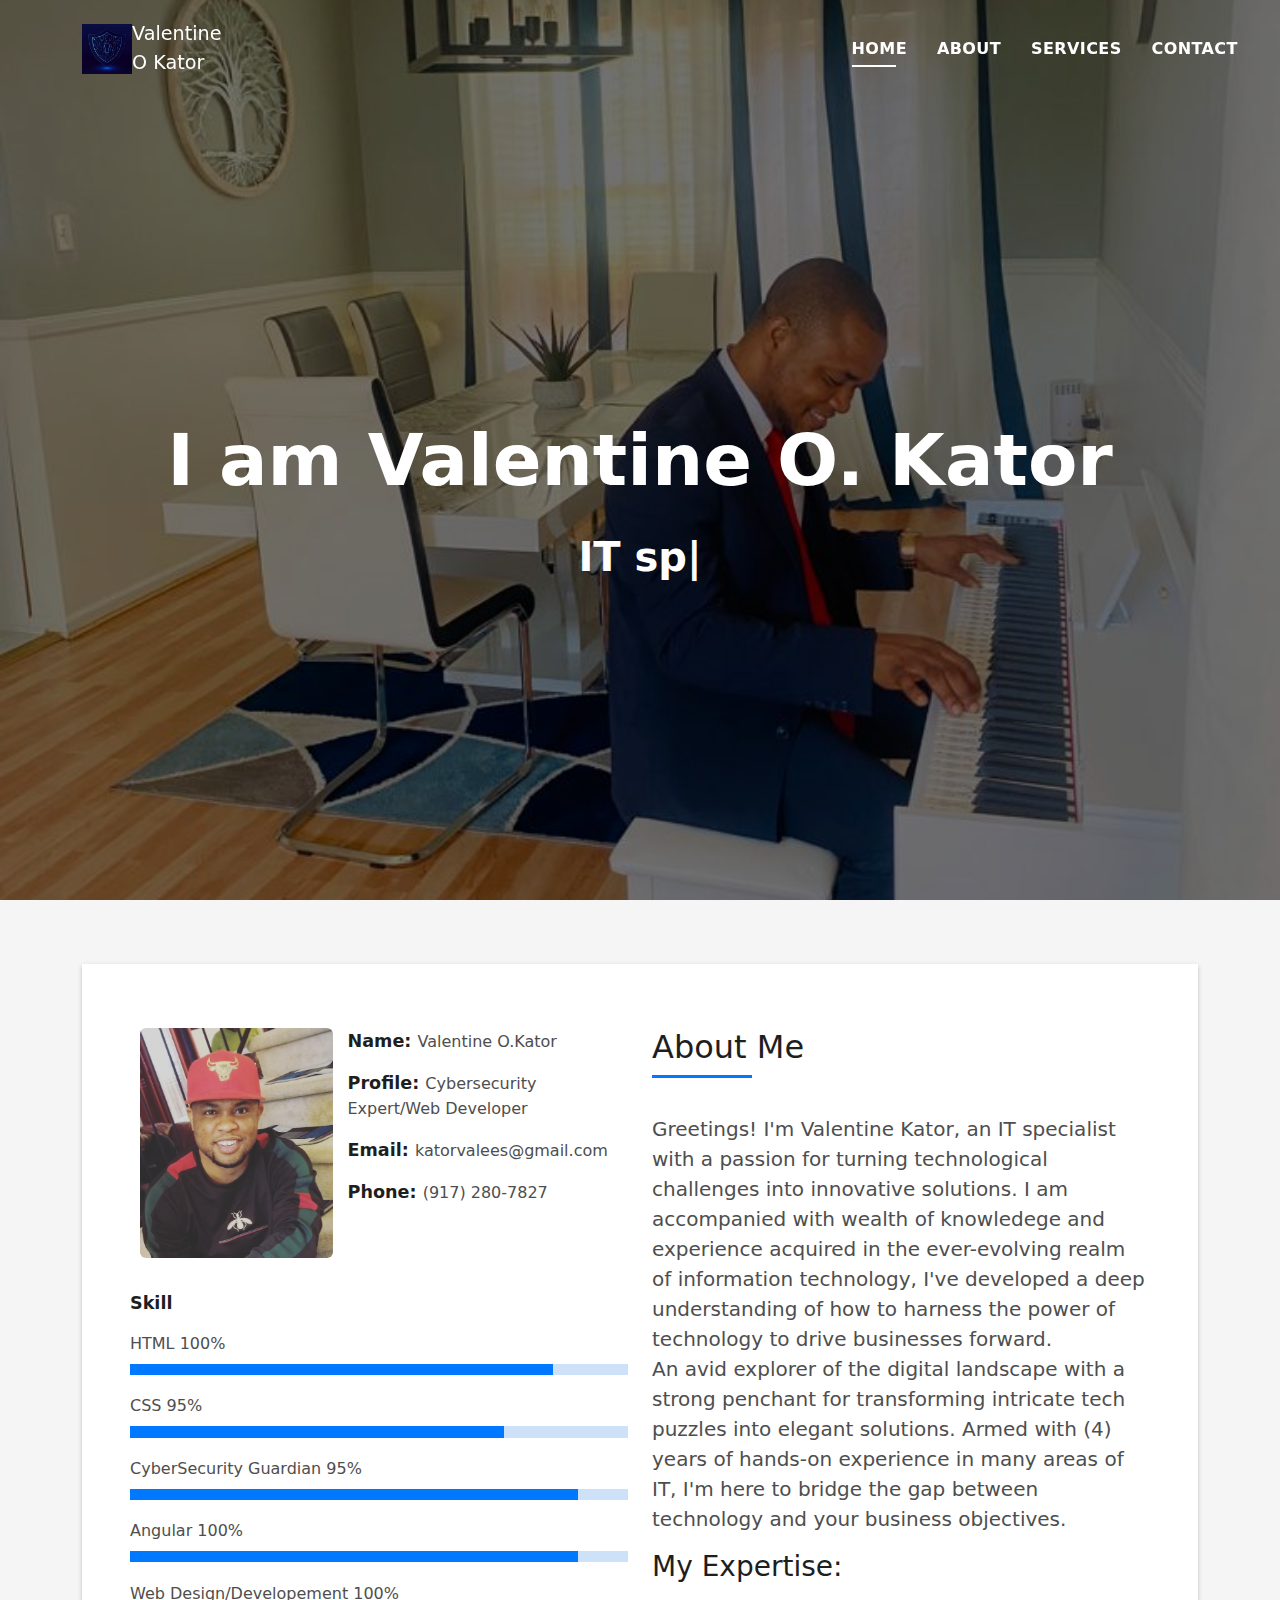
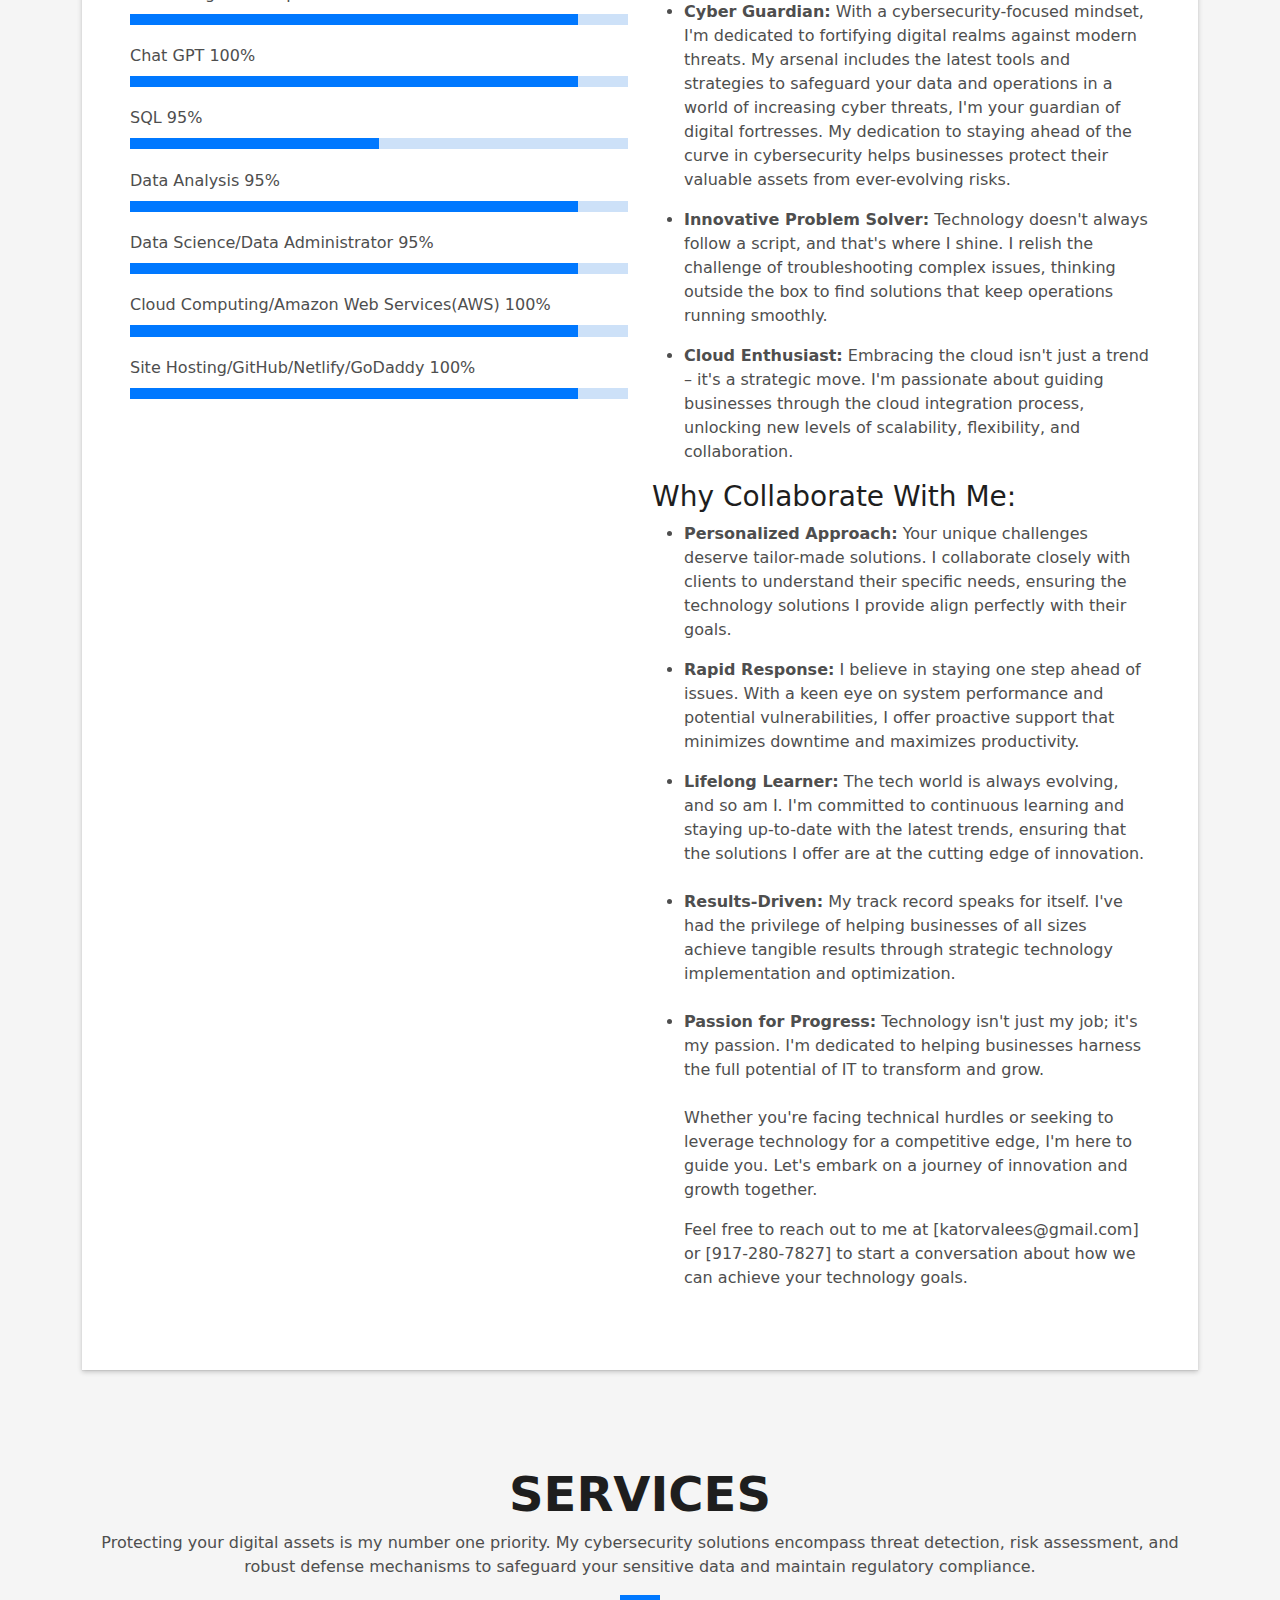
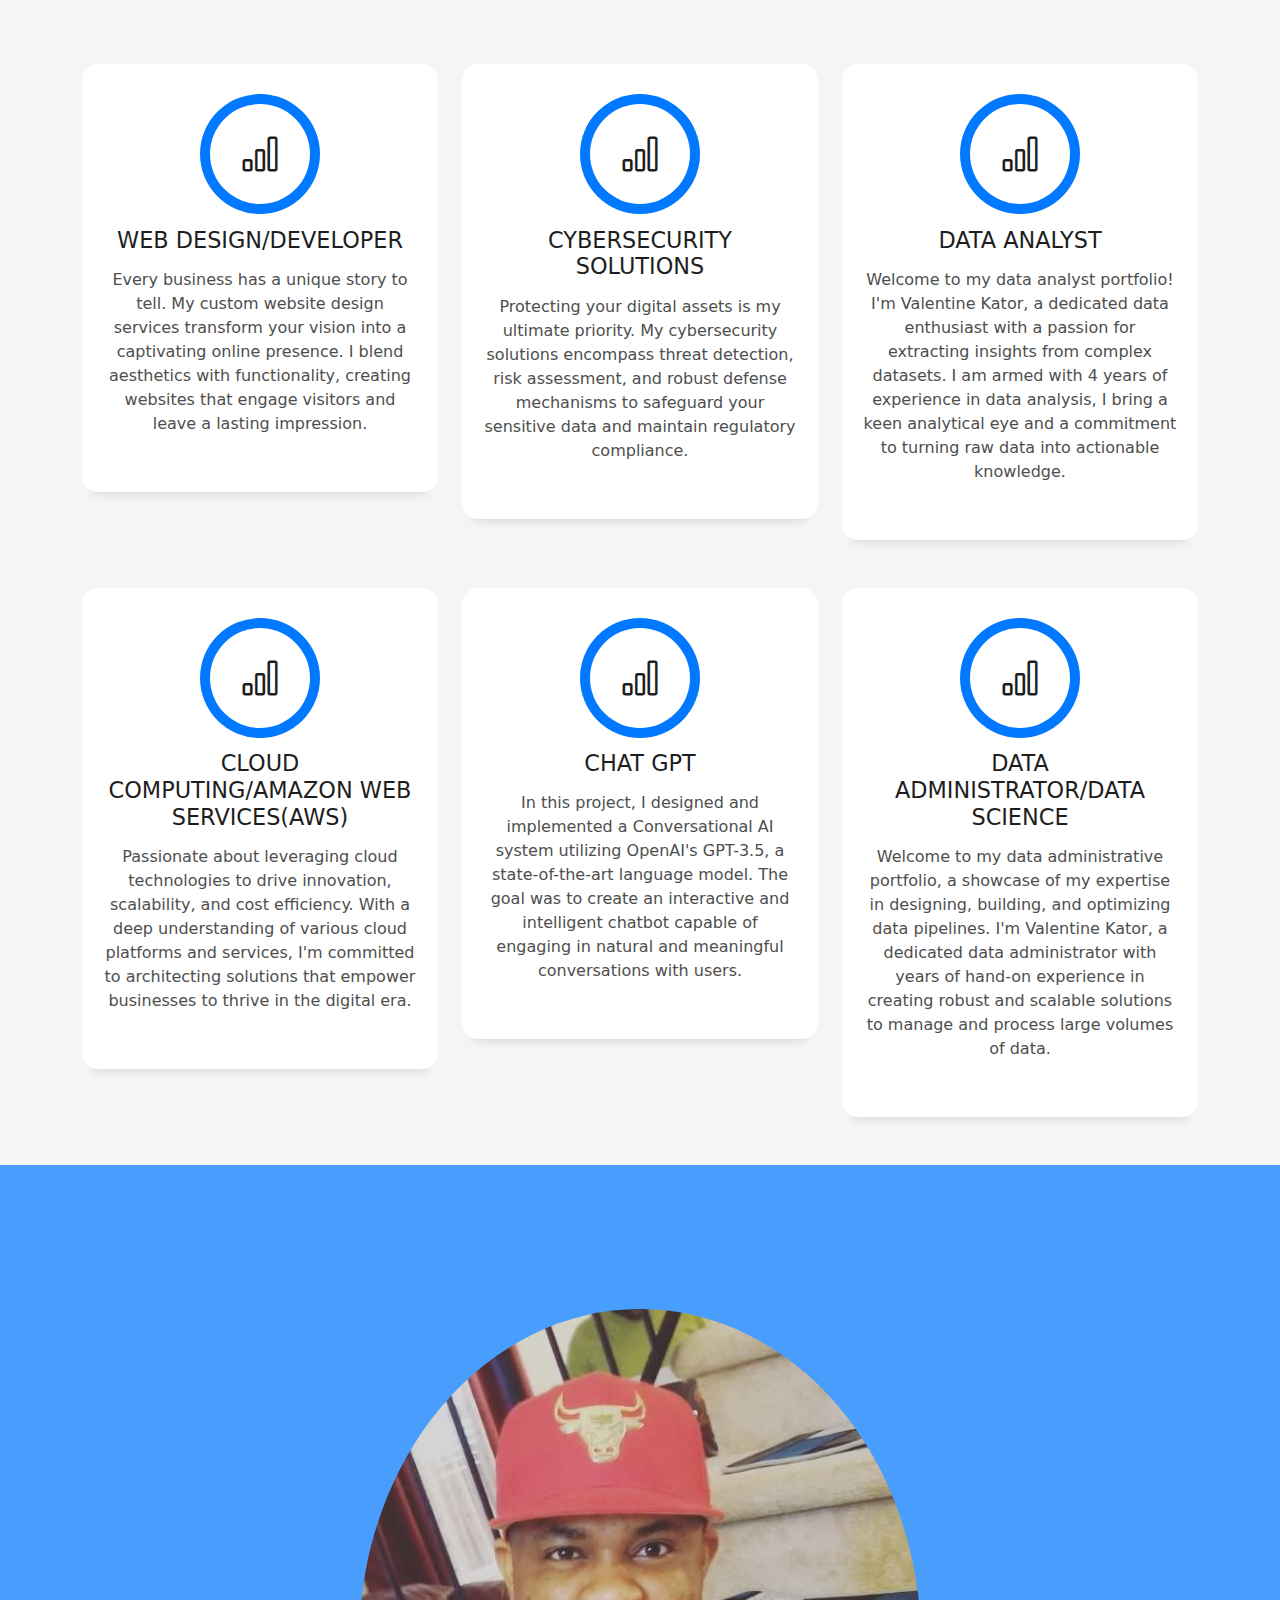
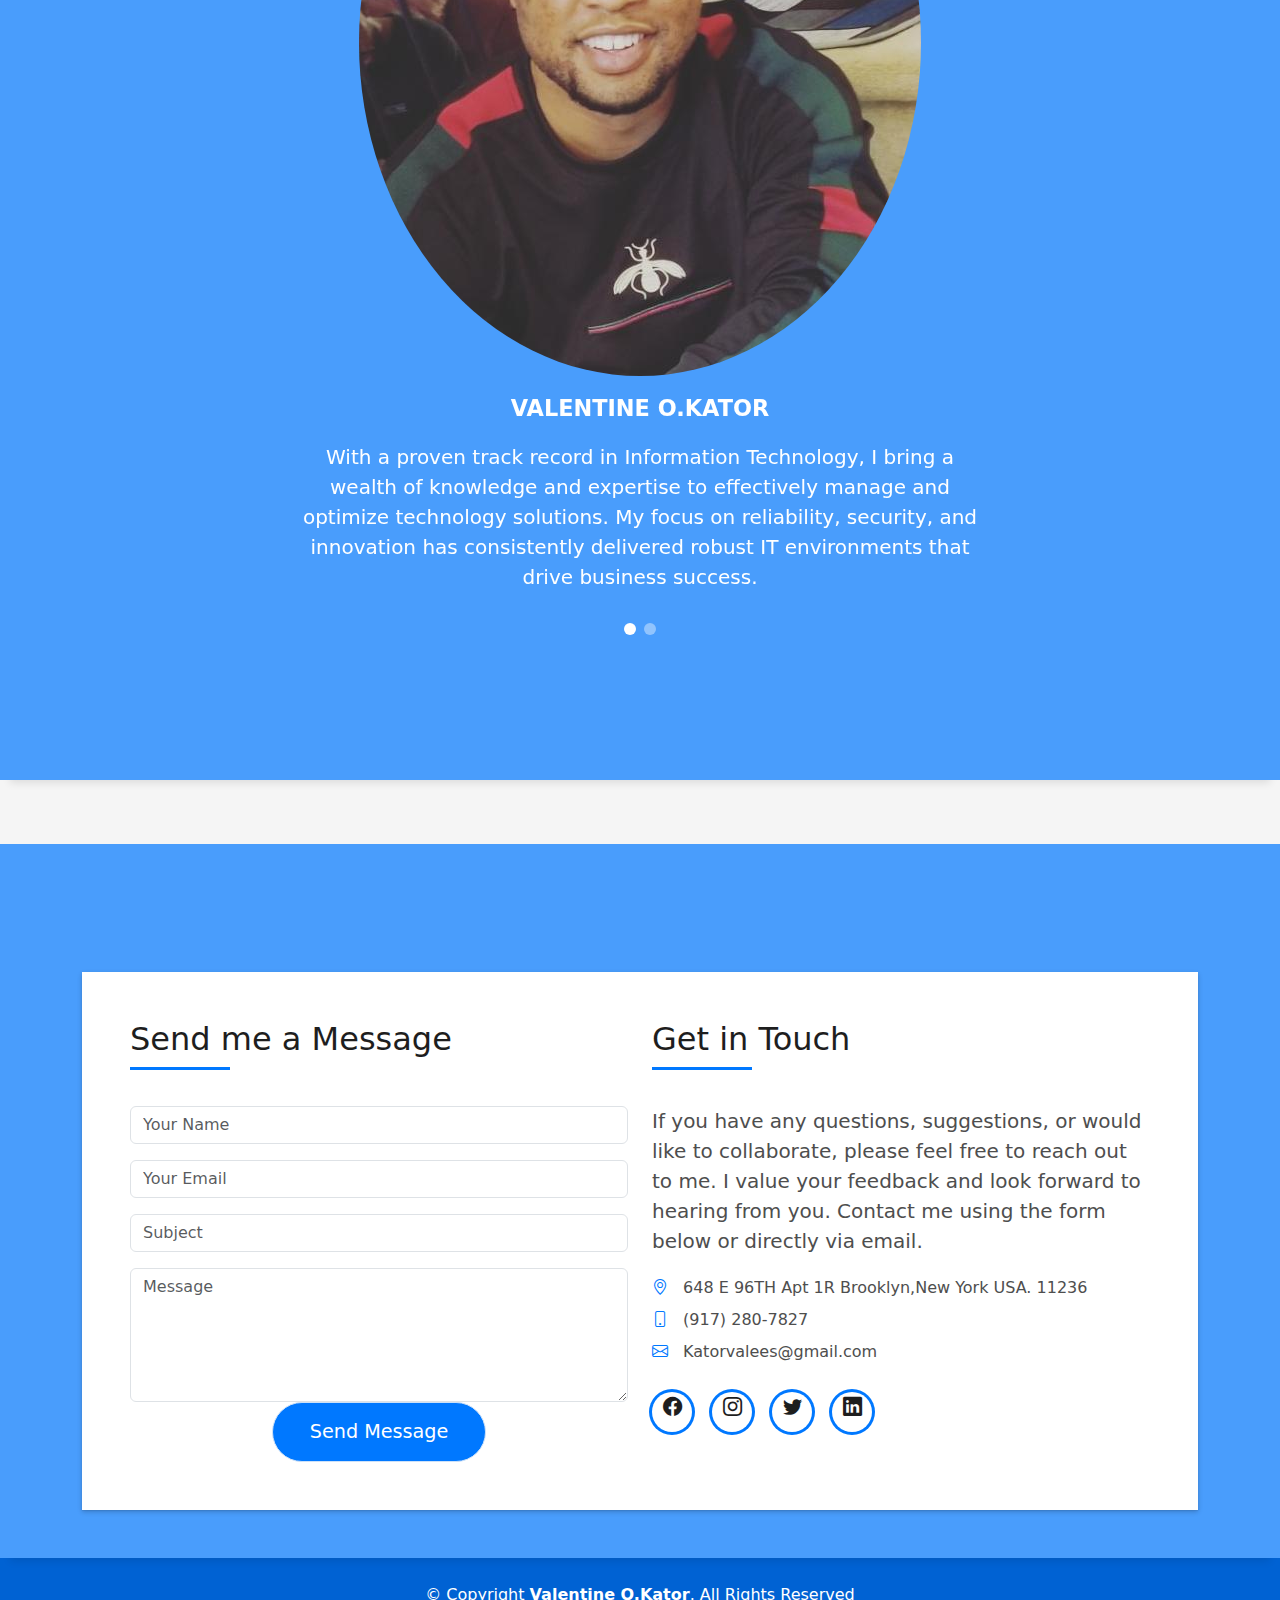
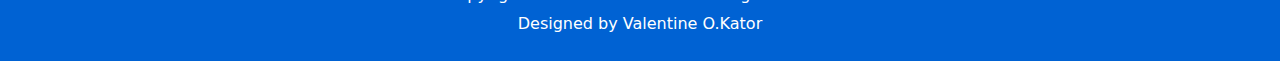
==== commit 55d22cd4: "Add files via upload" ====
--- a/index.html
+++ b/index.html
@@ -36,7 +36,7 @@
   <header id="header" class="fixed-top">
     <div class="container d-flex align-items-center justify-content-between">
       <img src="assets/img/Logo1.jpeg" width="50px" height="50px" alt="">
-      <div class="Navbar-text">Valentine O.Kator</div>
+      <div class="Navbar-text"> Valentine O Kator</div>
       <!-- Uncomment below if you prefer to use an image logo -->
       <!-- <a href="index.html" class="logo"><img src="assets/img/logo.png" alt="" class="img-fluid"></a> -->
     <div class="MyNav" > 
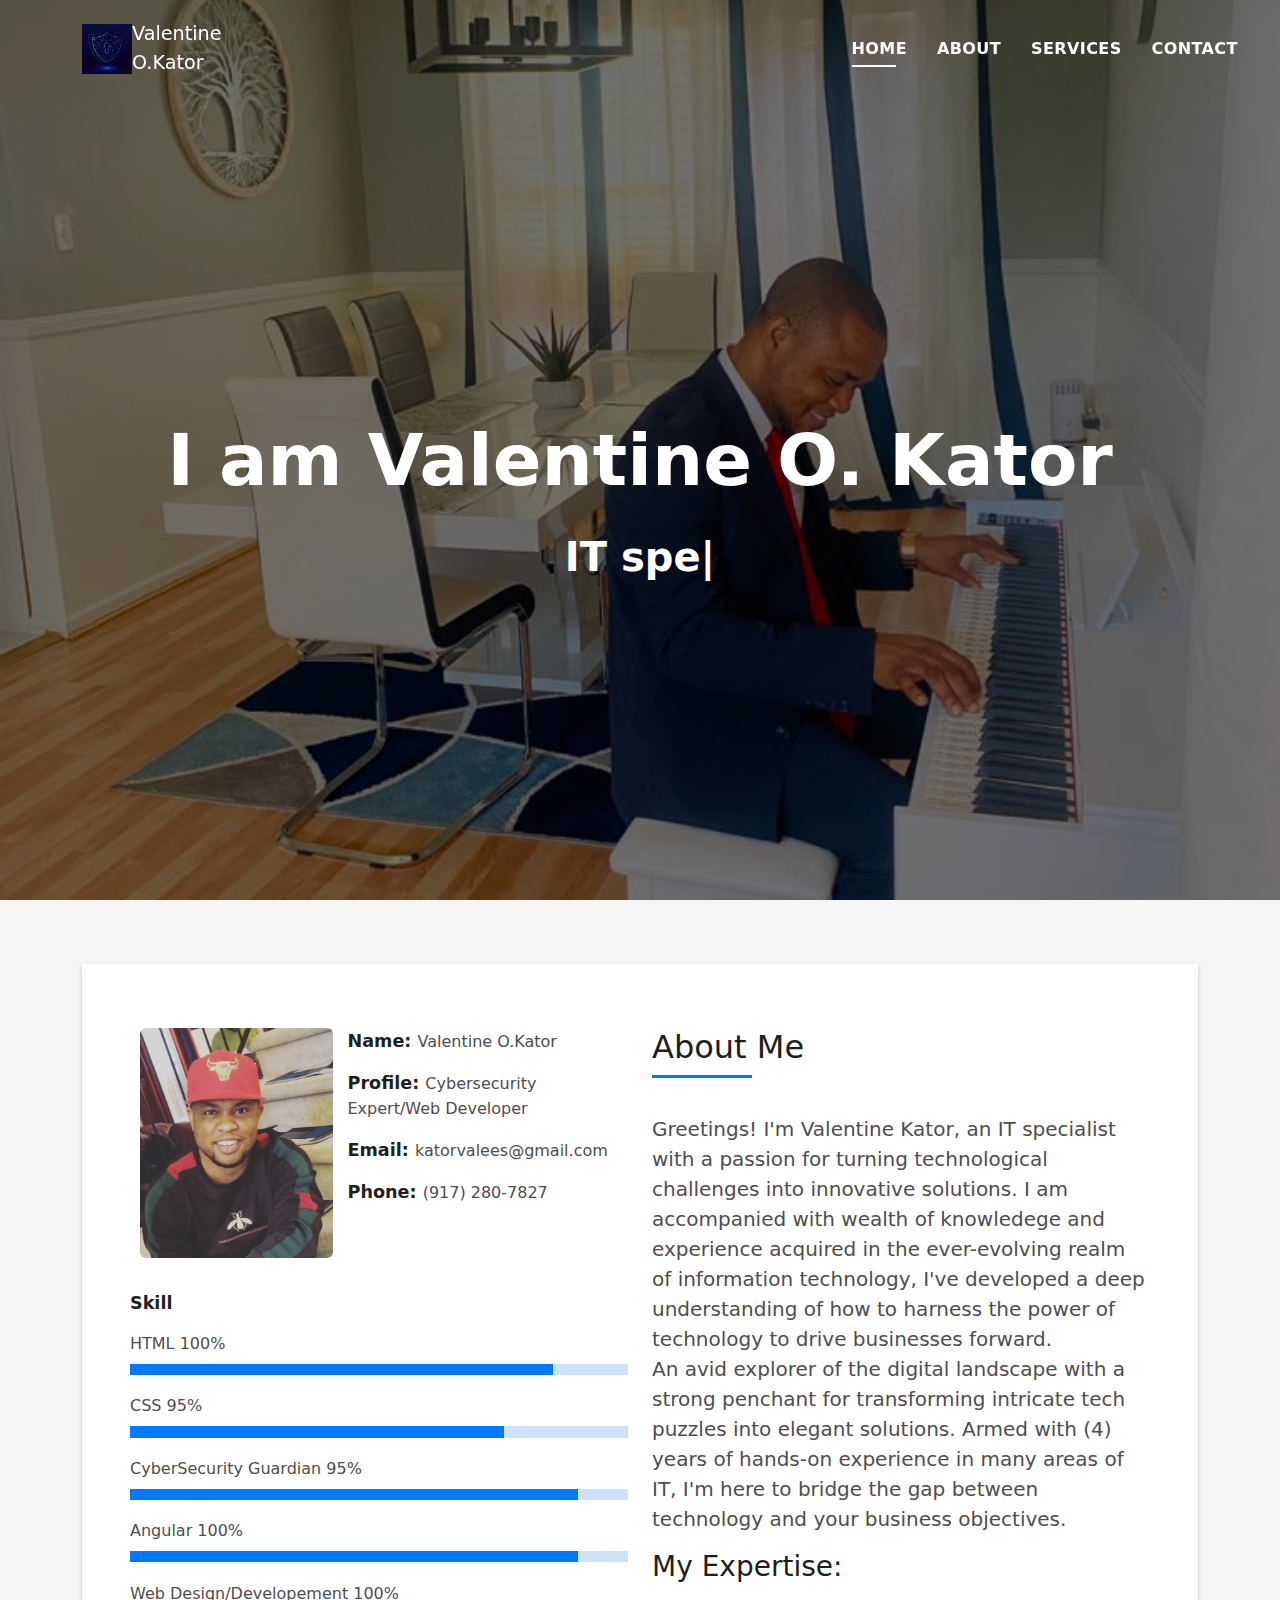
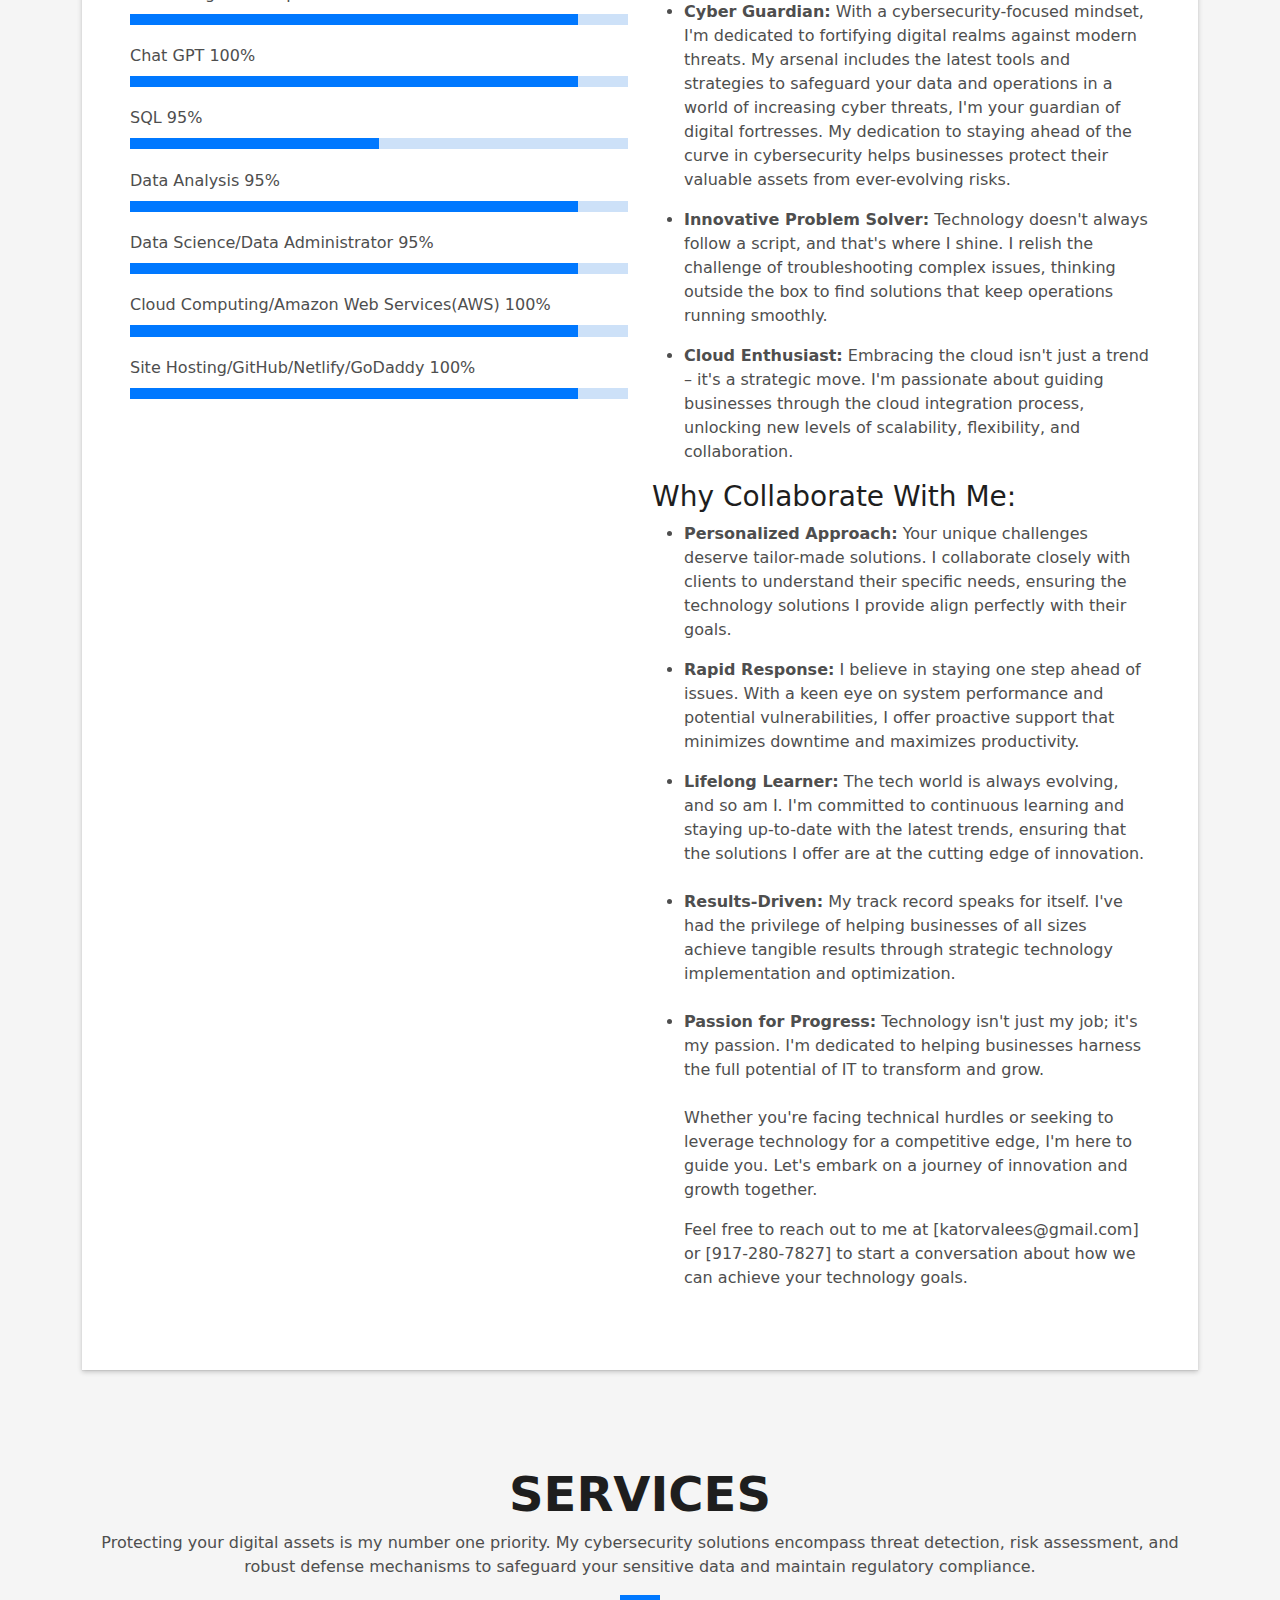
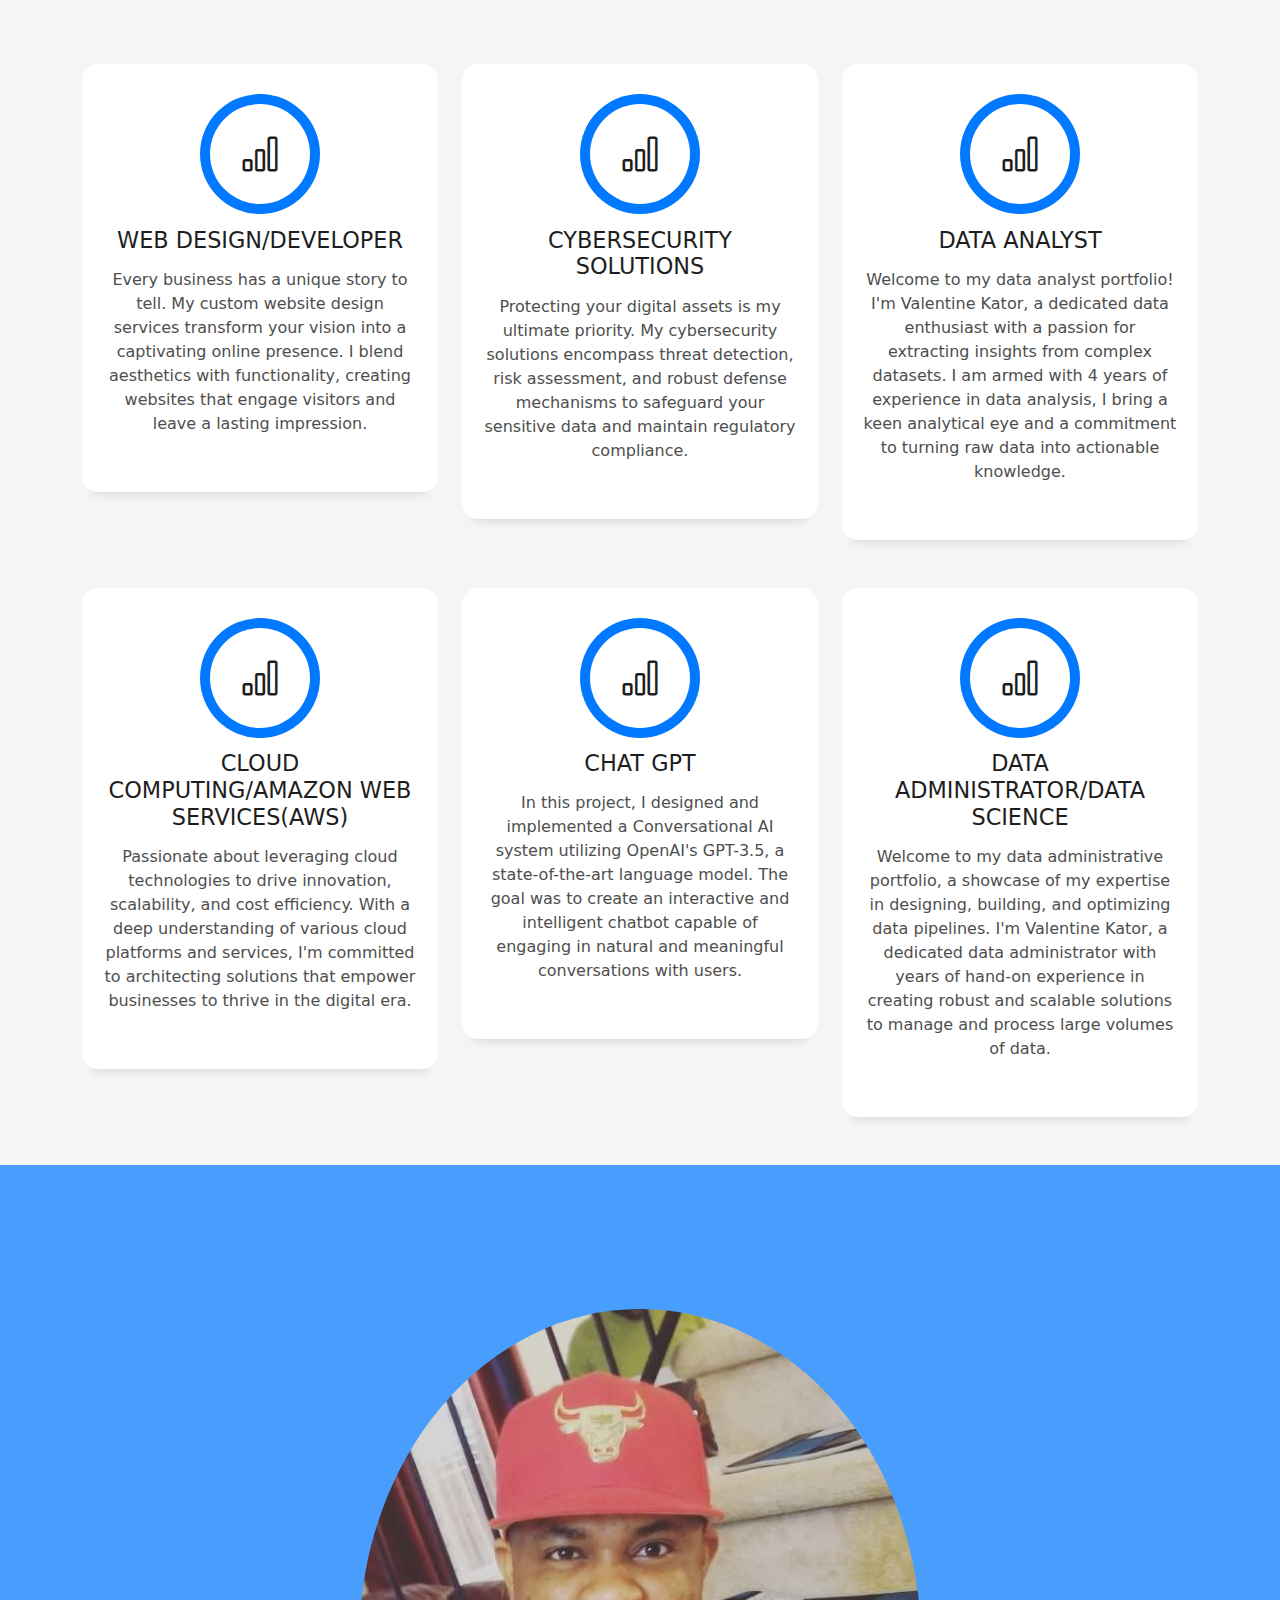
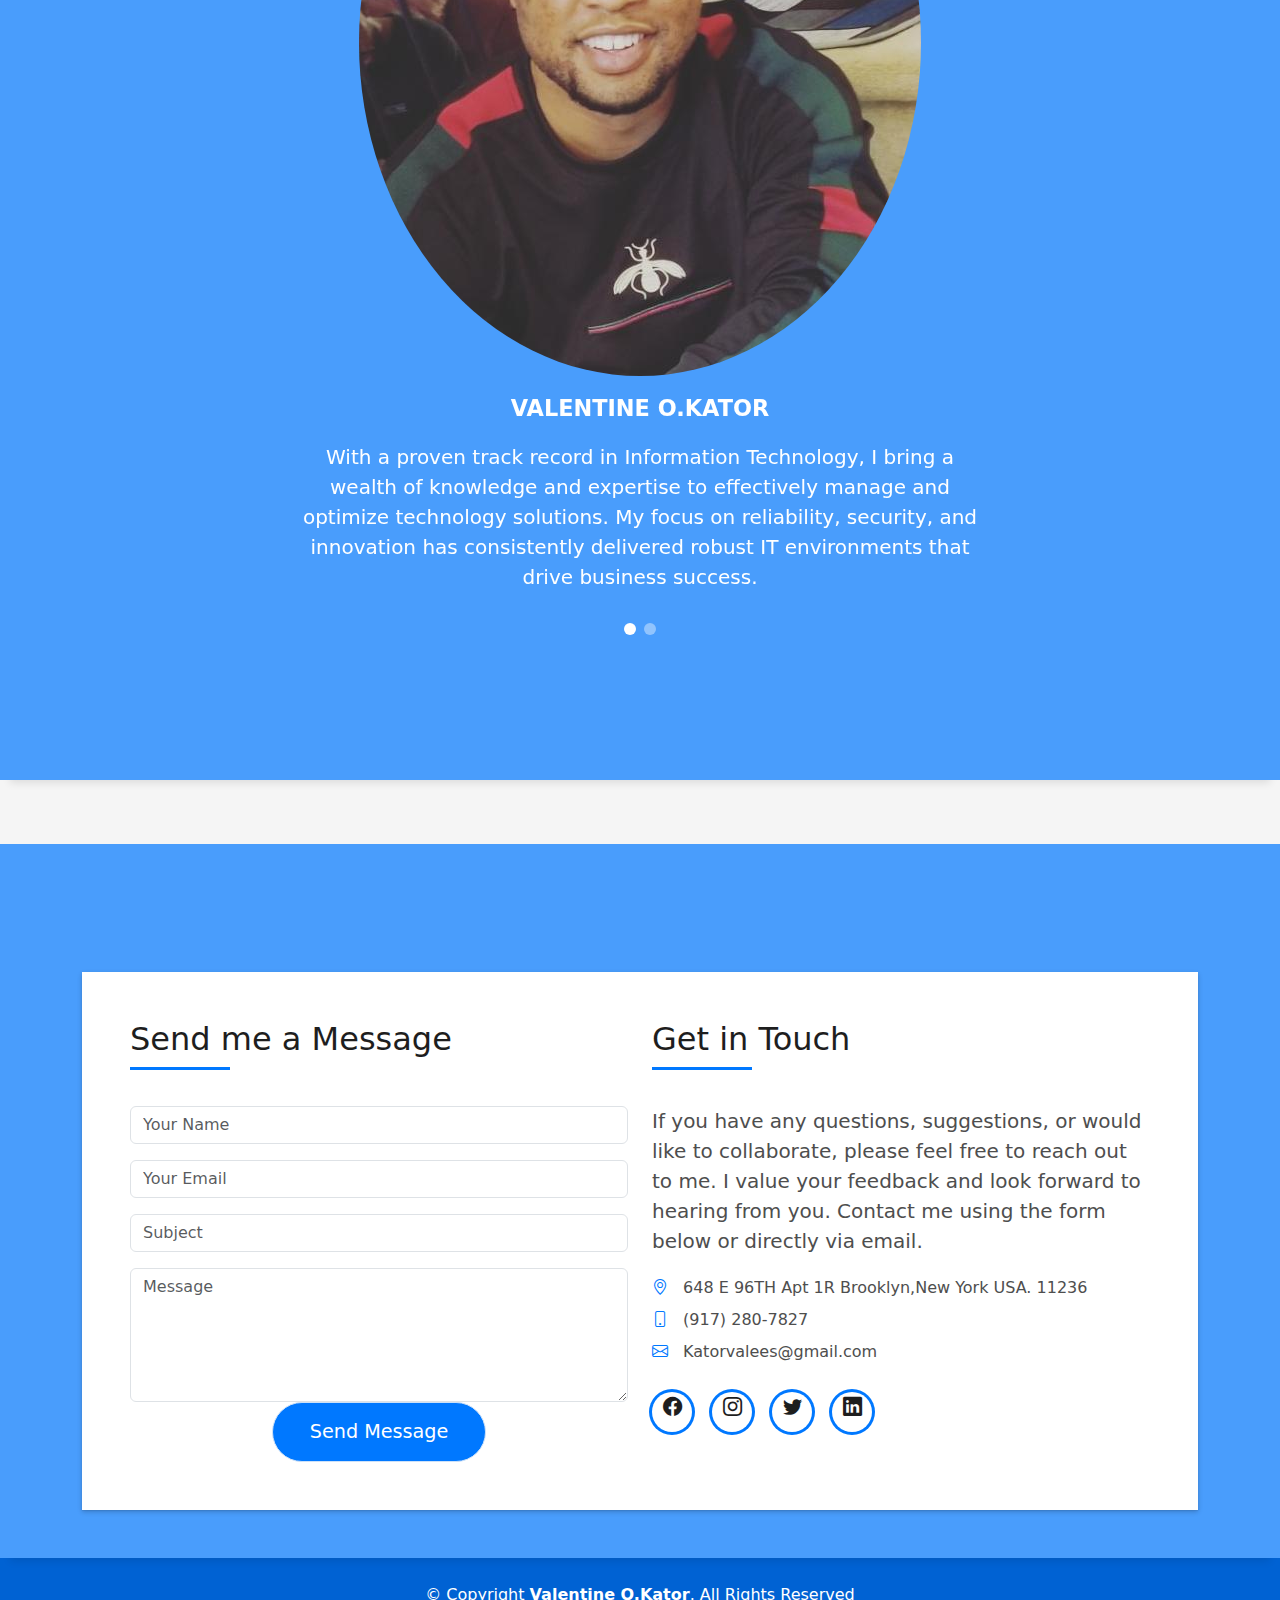
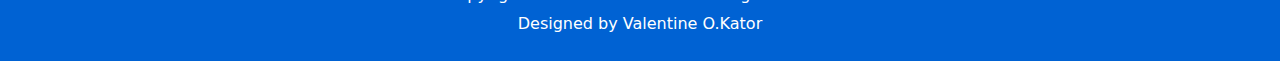
==== commit d41d37e5: "Add files via upload" ====
--- a/index.html
+++ b/index.html
@@ -36,7 +36,7 @@
   <header id="header" class="fixed-top">
     <div class="container d-flex align-items-center justify-content-between">
       <img src="assets/img/Logo1.jpeg" width="50px" height="50px" alt="">
-      <div class="Navbar-text"> Valentine O Kator</div>
+      <div class="Navbar-text">Valentine O.Kator</div>
       <!-- Uncomment below if you prefer to use an image logo -->
       <!-- <a href="index.html" class="logo"><img src="assets/img/logo.png" alt="" class="img-fluid"></a> -->
     <div class="MyNav" > 
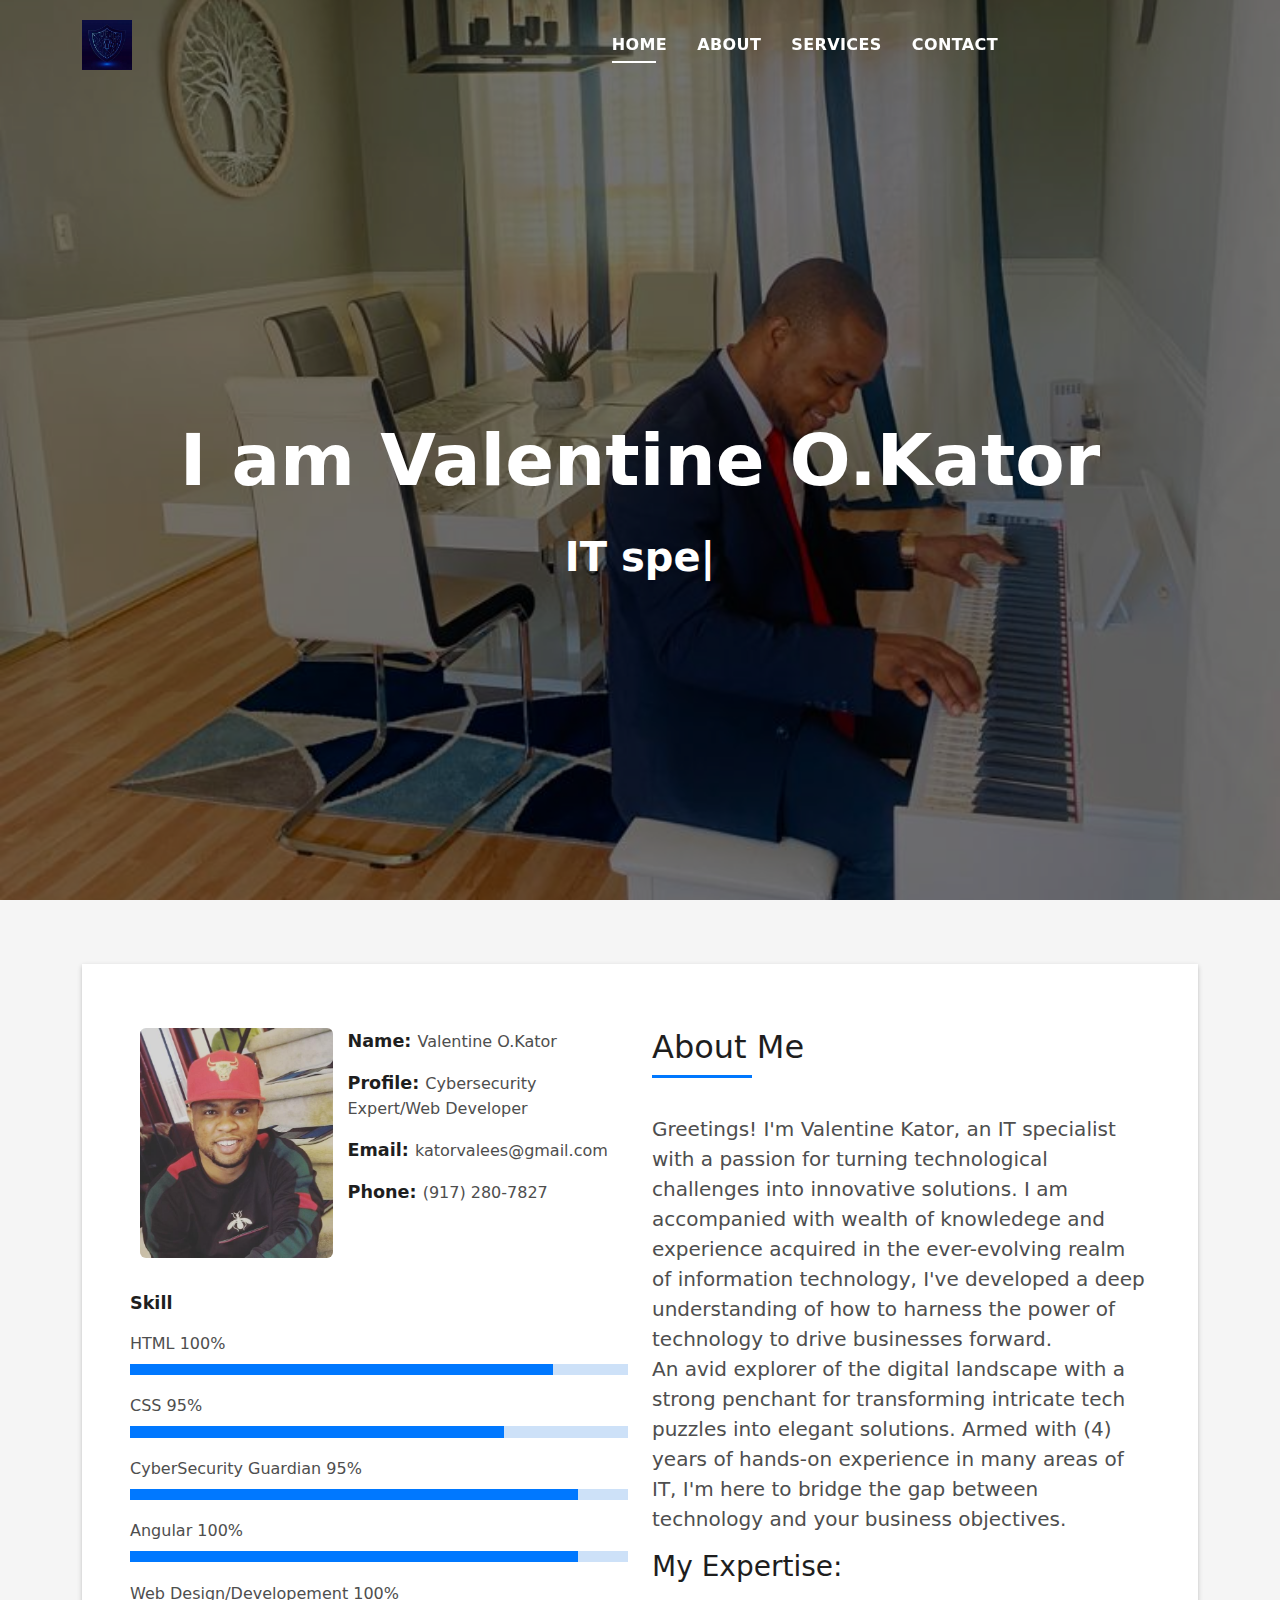
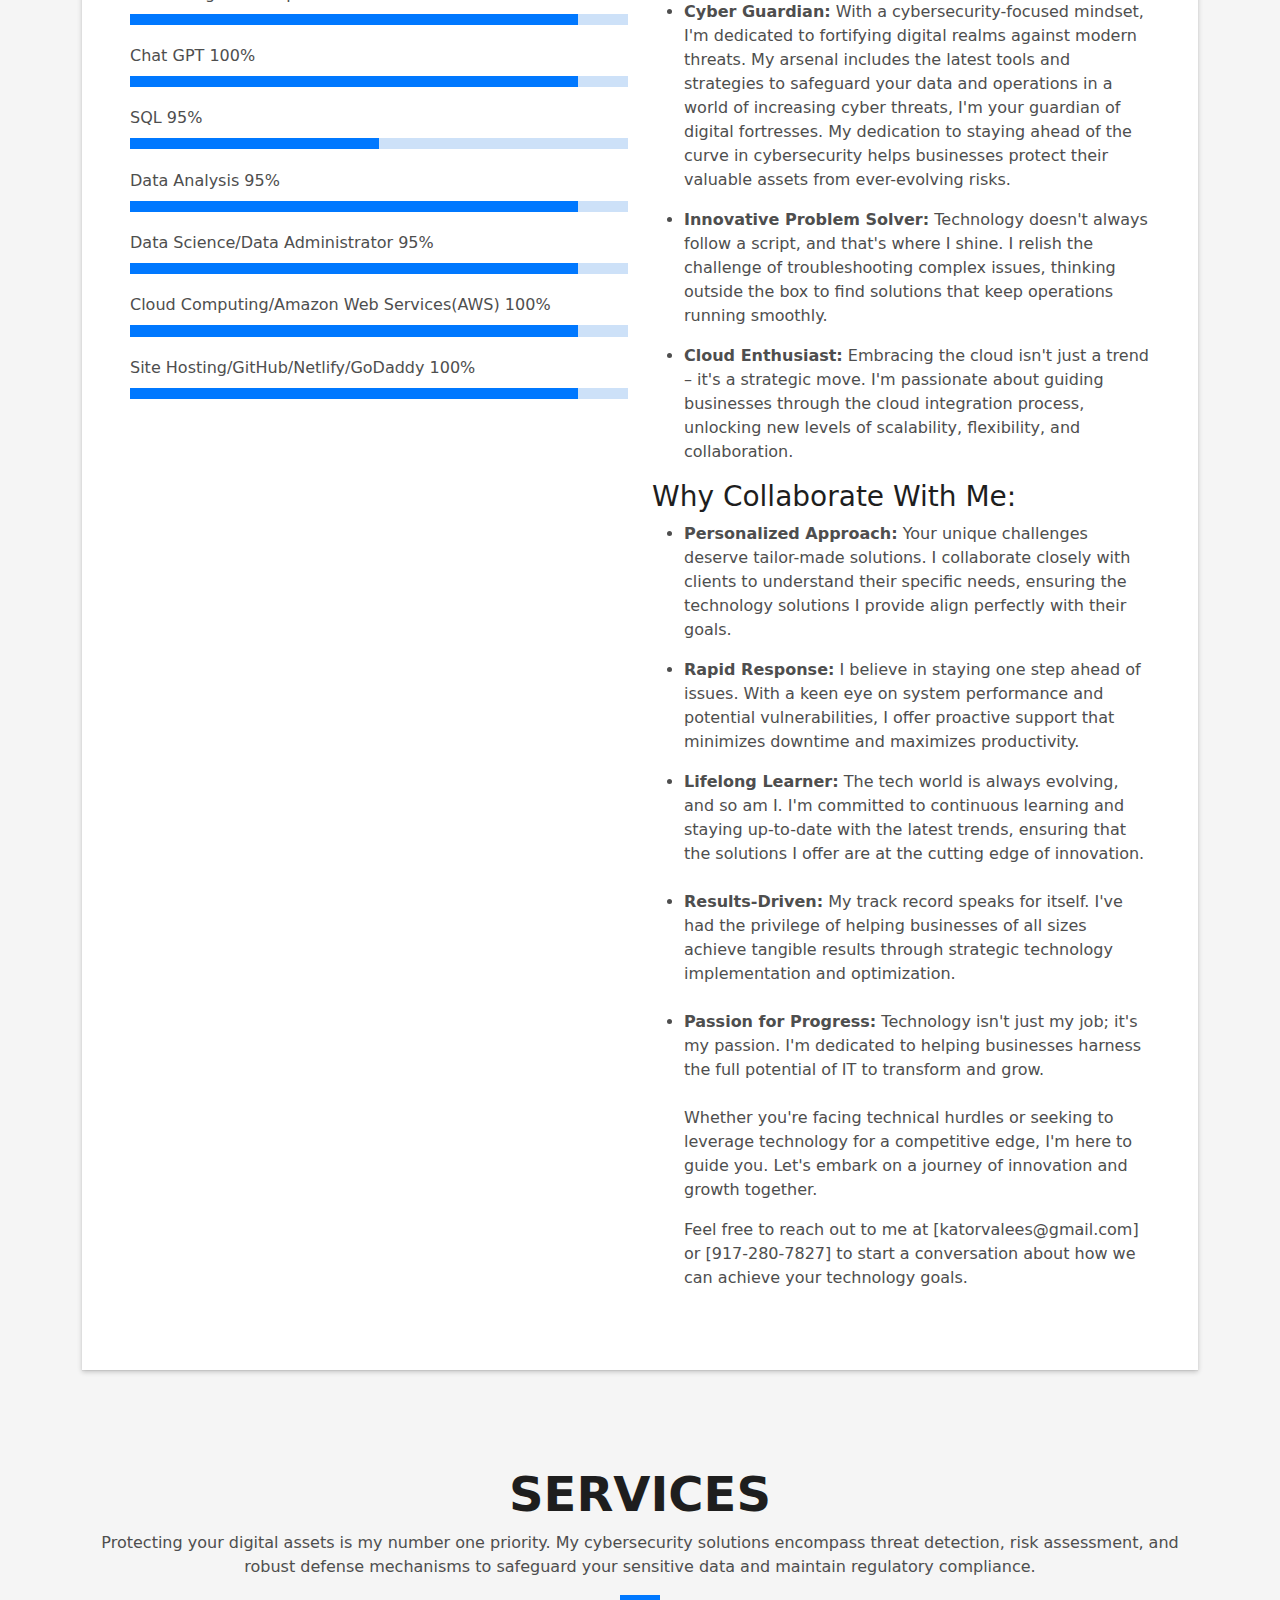
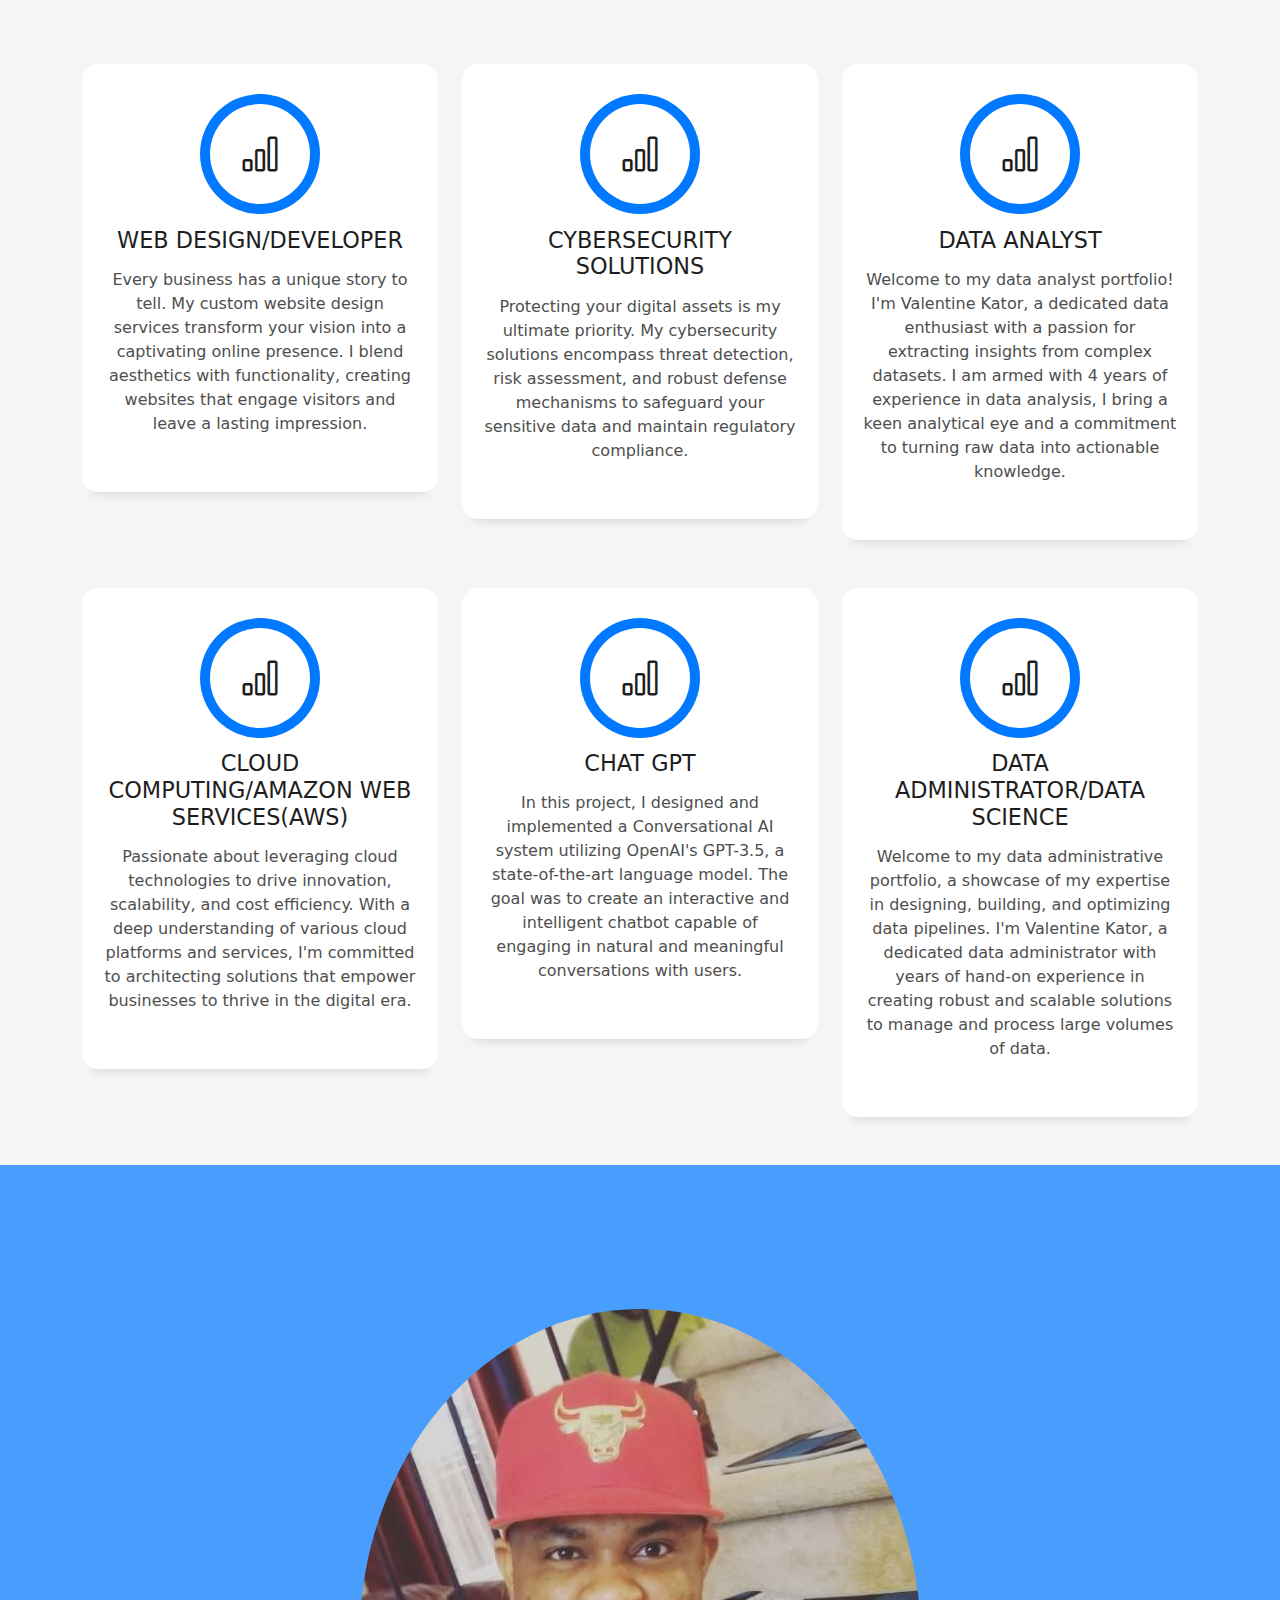
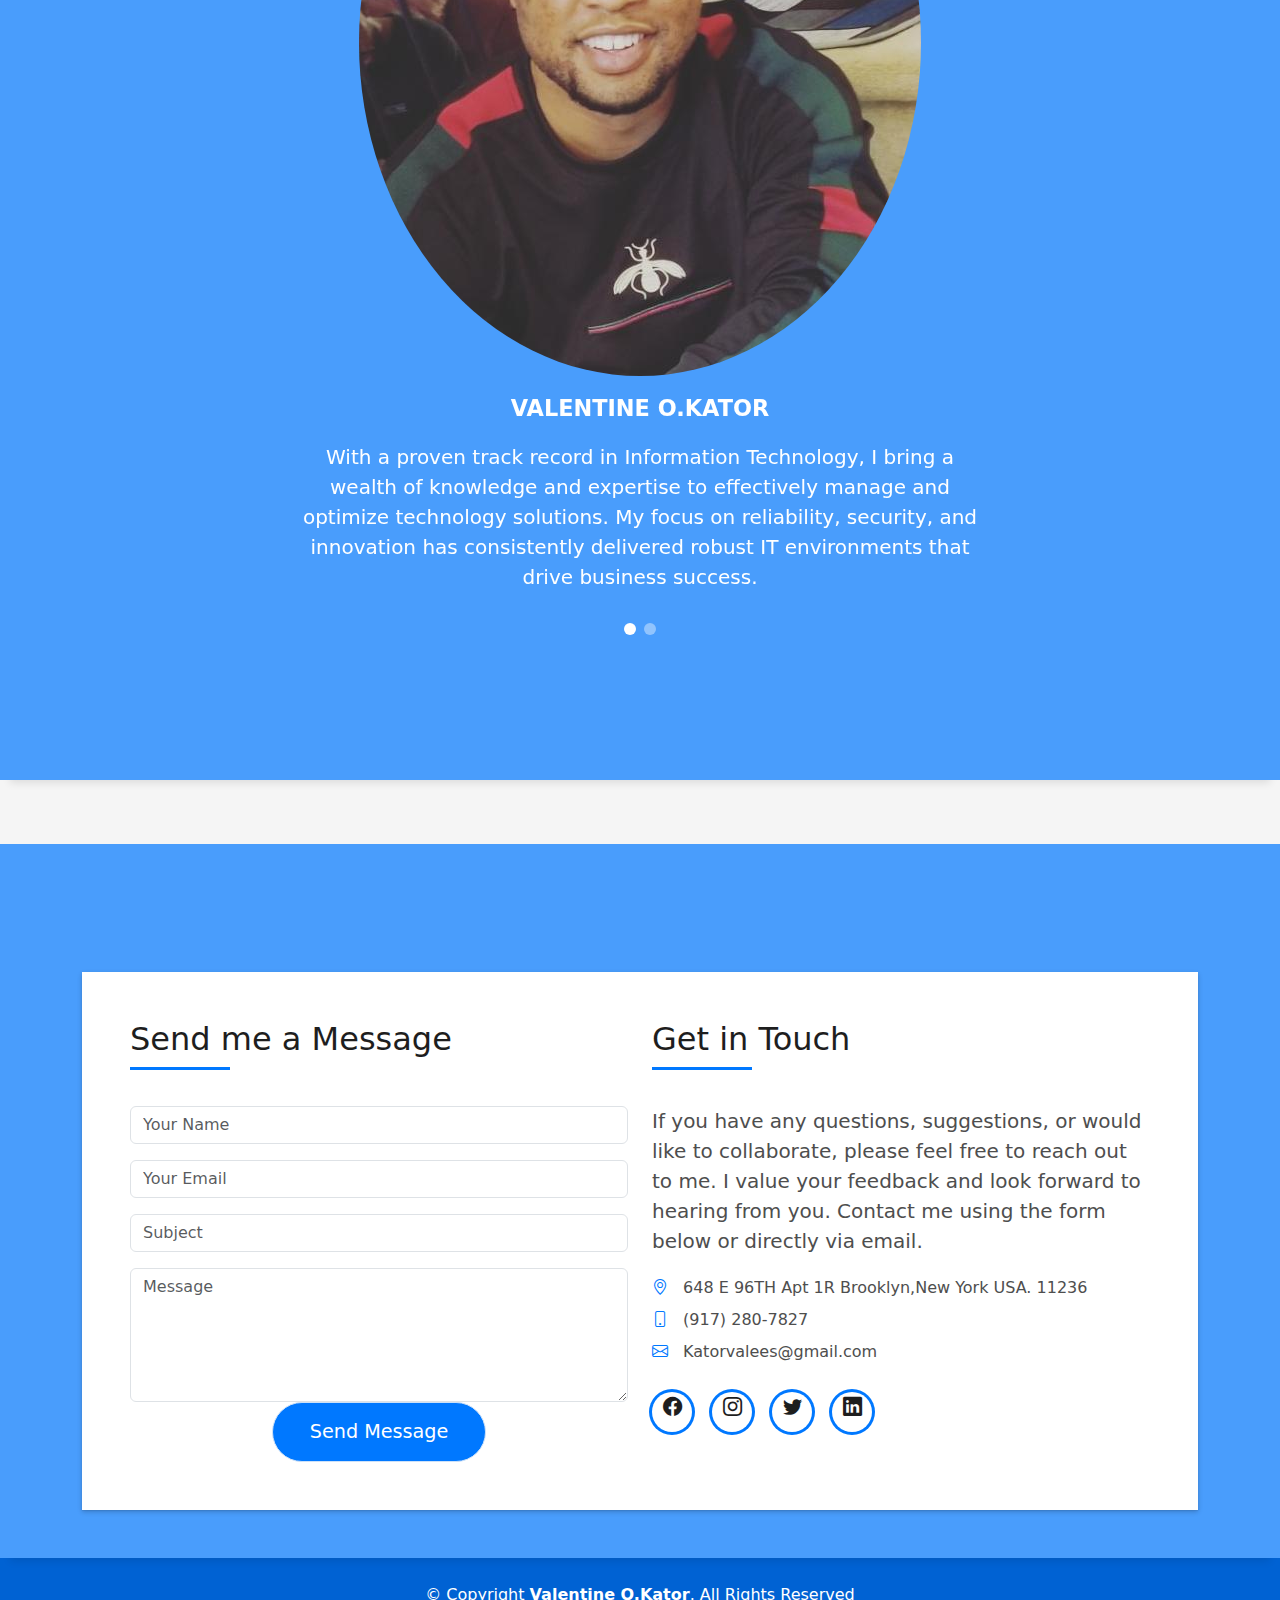
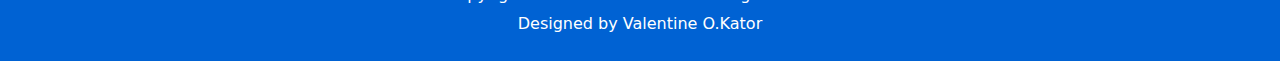
==== commit 3eecd7d1: "Add files via upload" ====
--- a/index.html
+++ b/index.html
@@ -8,11 +8,10 @@
   <title>Valentine Kator</title>
   <meta content="" name="description">
   <meta content="" name="keywords">
-
   <!-- Favicons -->
   <link href="assets/img/testimonial-4.jpg" rel="icon">
   <link href="assets/img/apple-touch-icon.png" rel="apple-touch-icon">
-
+  
   <!-- Vendor CSS Files -->
   <link href="assets/vendor/bootstrap/css/bootstrap.min.css" rel="stylesheet">
   <link href="assets/vendor/bootstrap-icons/bootstrap-icons.css" rel="stylesheet">
@@ -36,7 +35,7 @@
   <header id="header" class="fixed-top">
     <div class="container d-flex align-items-center justify-content-between">
       <img src="assets/img/Logo1.jpeg" width="50px" height="50px" alt="">
-      <div class="Navbar-text">Valentine O.Kator</div>
+      <!-- <div class="Navbar-text">Valentine O.Kator</div> -->
       <!-- Uncomment below if you prefer to use an image logo -->
       <!-- <a href="index.html" class="logo"><img src="assets/img/logo.png" alt="" class="img-fluid"></a> -->
     <div class="MyNav" > 
@@ -49,7 +48,7 @@
           <li><a class="nav-link scrollto " href="#blog">Blog</a></li> -->
           <li><a class="nav-link scrollto" href="#contact">Contact</a></li>
         </ul>
-        <i class="bi bi-list mobile-nav-toggle"></i>
+        <i class="bi bi-list mobile-nav-toggle">bi-list</i>
       </nav>
     </div>    
     </div>
@@ -64,7 +63,7 @@
         <div class="container">
           <!--<p class="display-6 color-d">Hello, world!</p>-->
           <br>
-          <h1 class="hero-title mb-4">I am Valentine O. Kator</h1>
+          <h1 class="hero-title mb-4">I am Valentine O.Kator</h1>
           <p class="hero-subtitle"><span class="typed" data-typed-items=" IT specialist in Web Developement/Design, Data Science & Analyst, Data Administrator, CyberSecurity Expert, Site Hosting/GitHub/Netlify/GoDaddy, Chat GPT, SQL, Cloud Computing/AWS, and lot more"></span></p>
           <!-- <p class="pt-3"><a class="btn btn-primary btn js-scroll px-4" href="#about" role="button">Learn More</a></p> -->
         </div>
--- a/assets/css/style.css
+++ b/assets/css/style.css
@@ -10,7 +10,7 @@
 # General
 --------------------------------------------------------------*/
 .Navbar-text{
- margin-right: 600px;
+ margin-right: 500px;
 color: white;
 font-size: larger;
 }
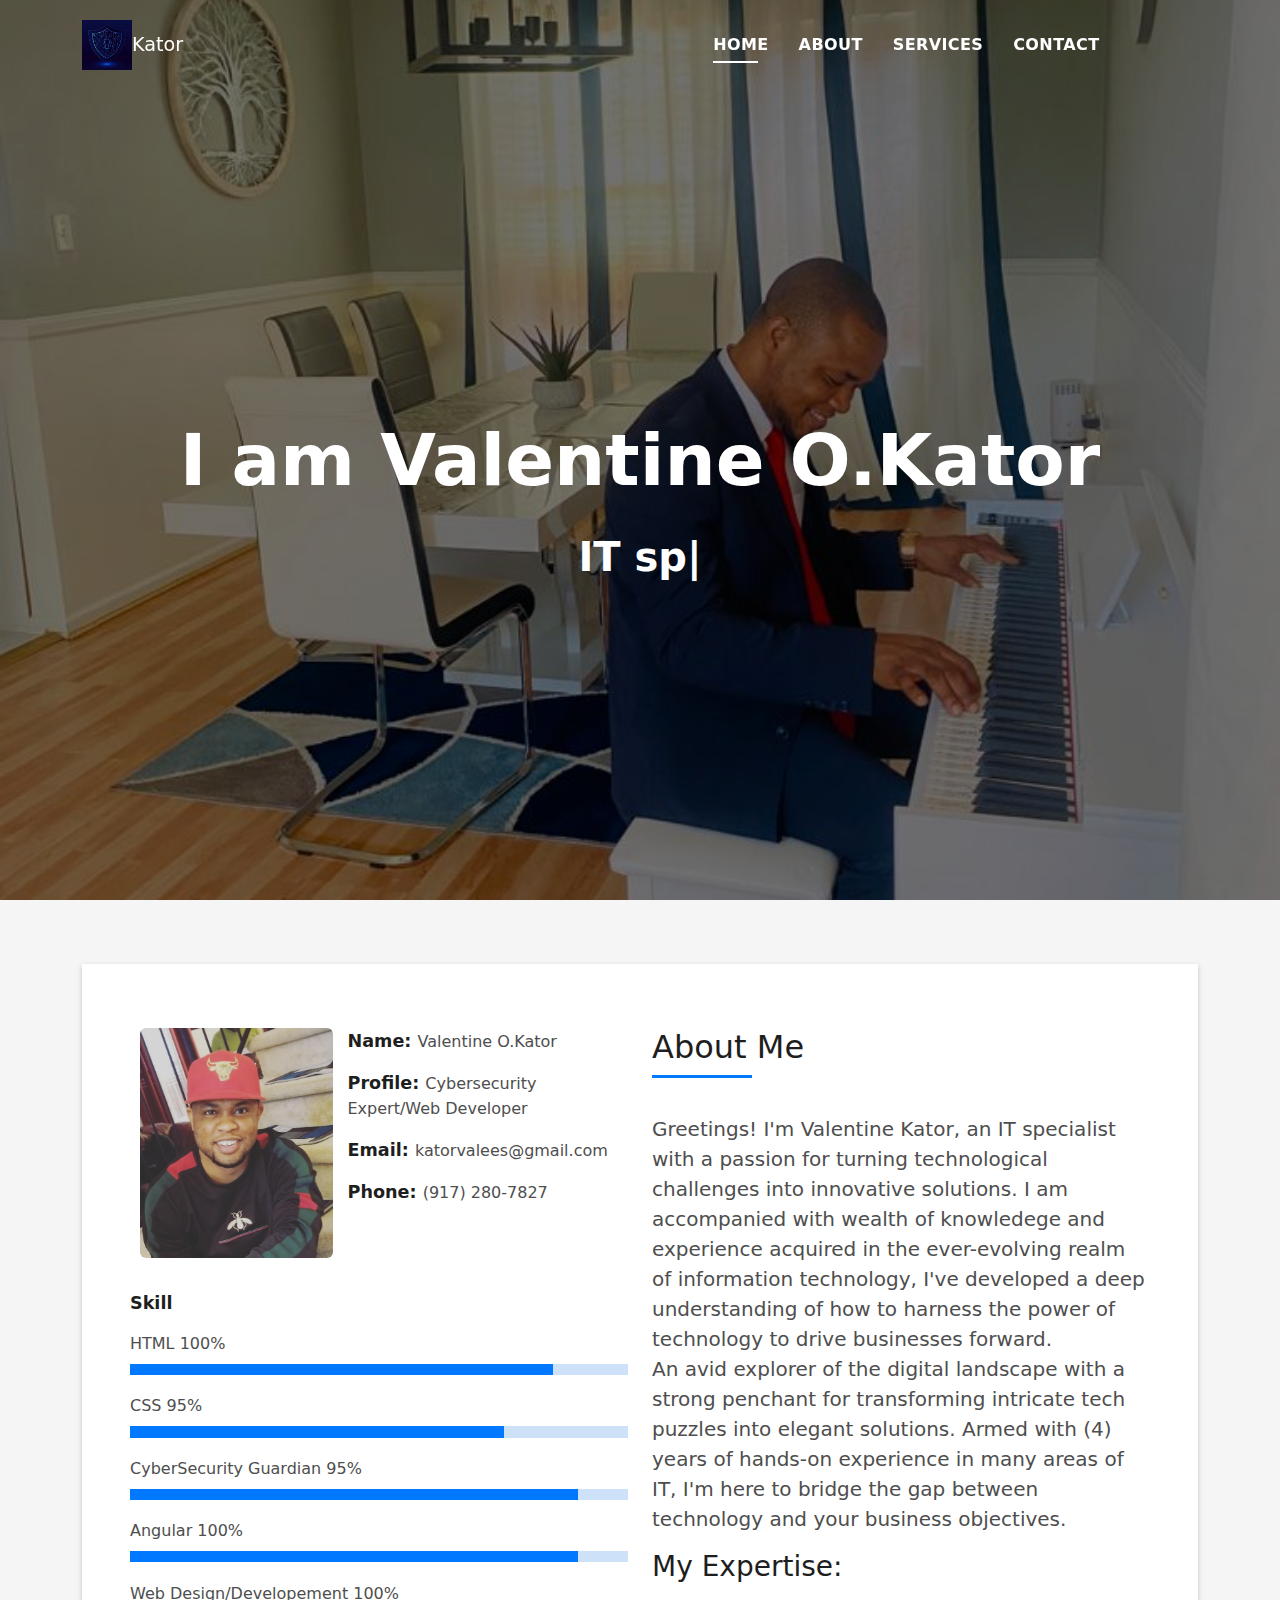
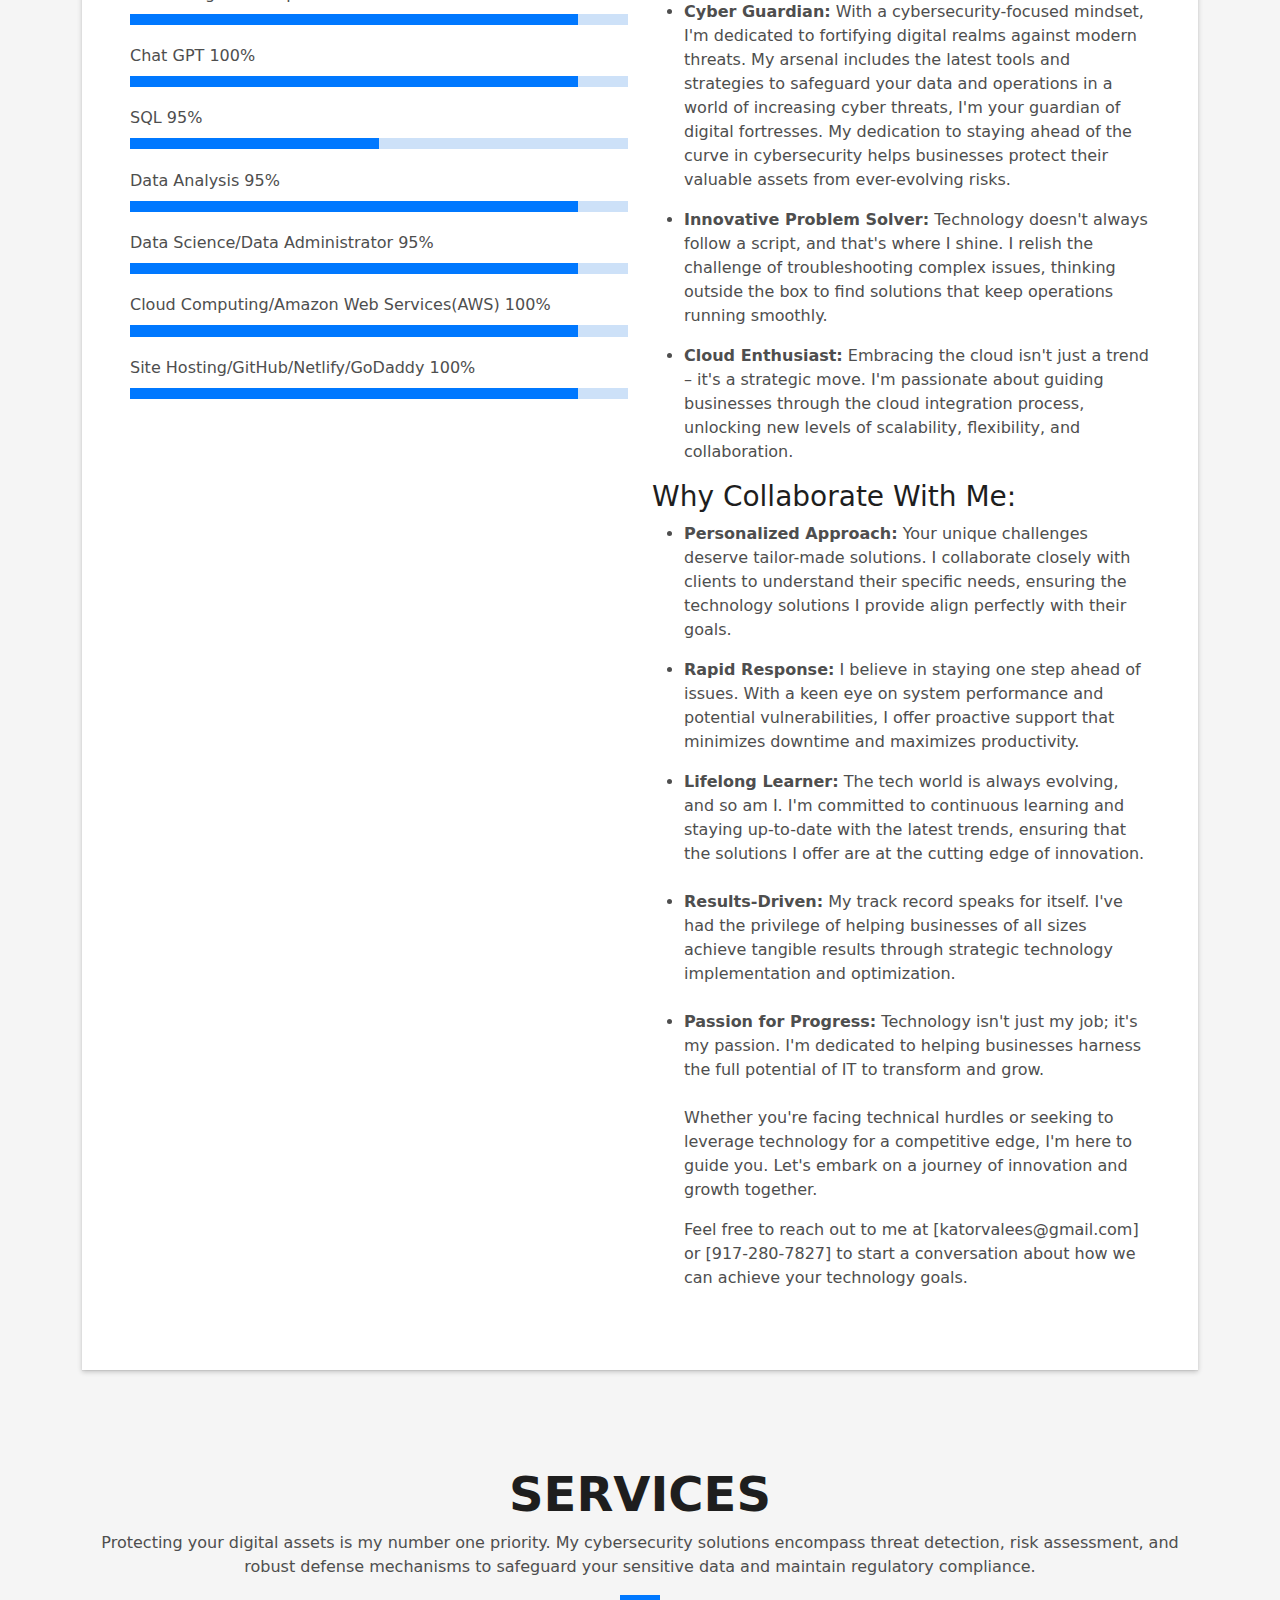
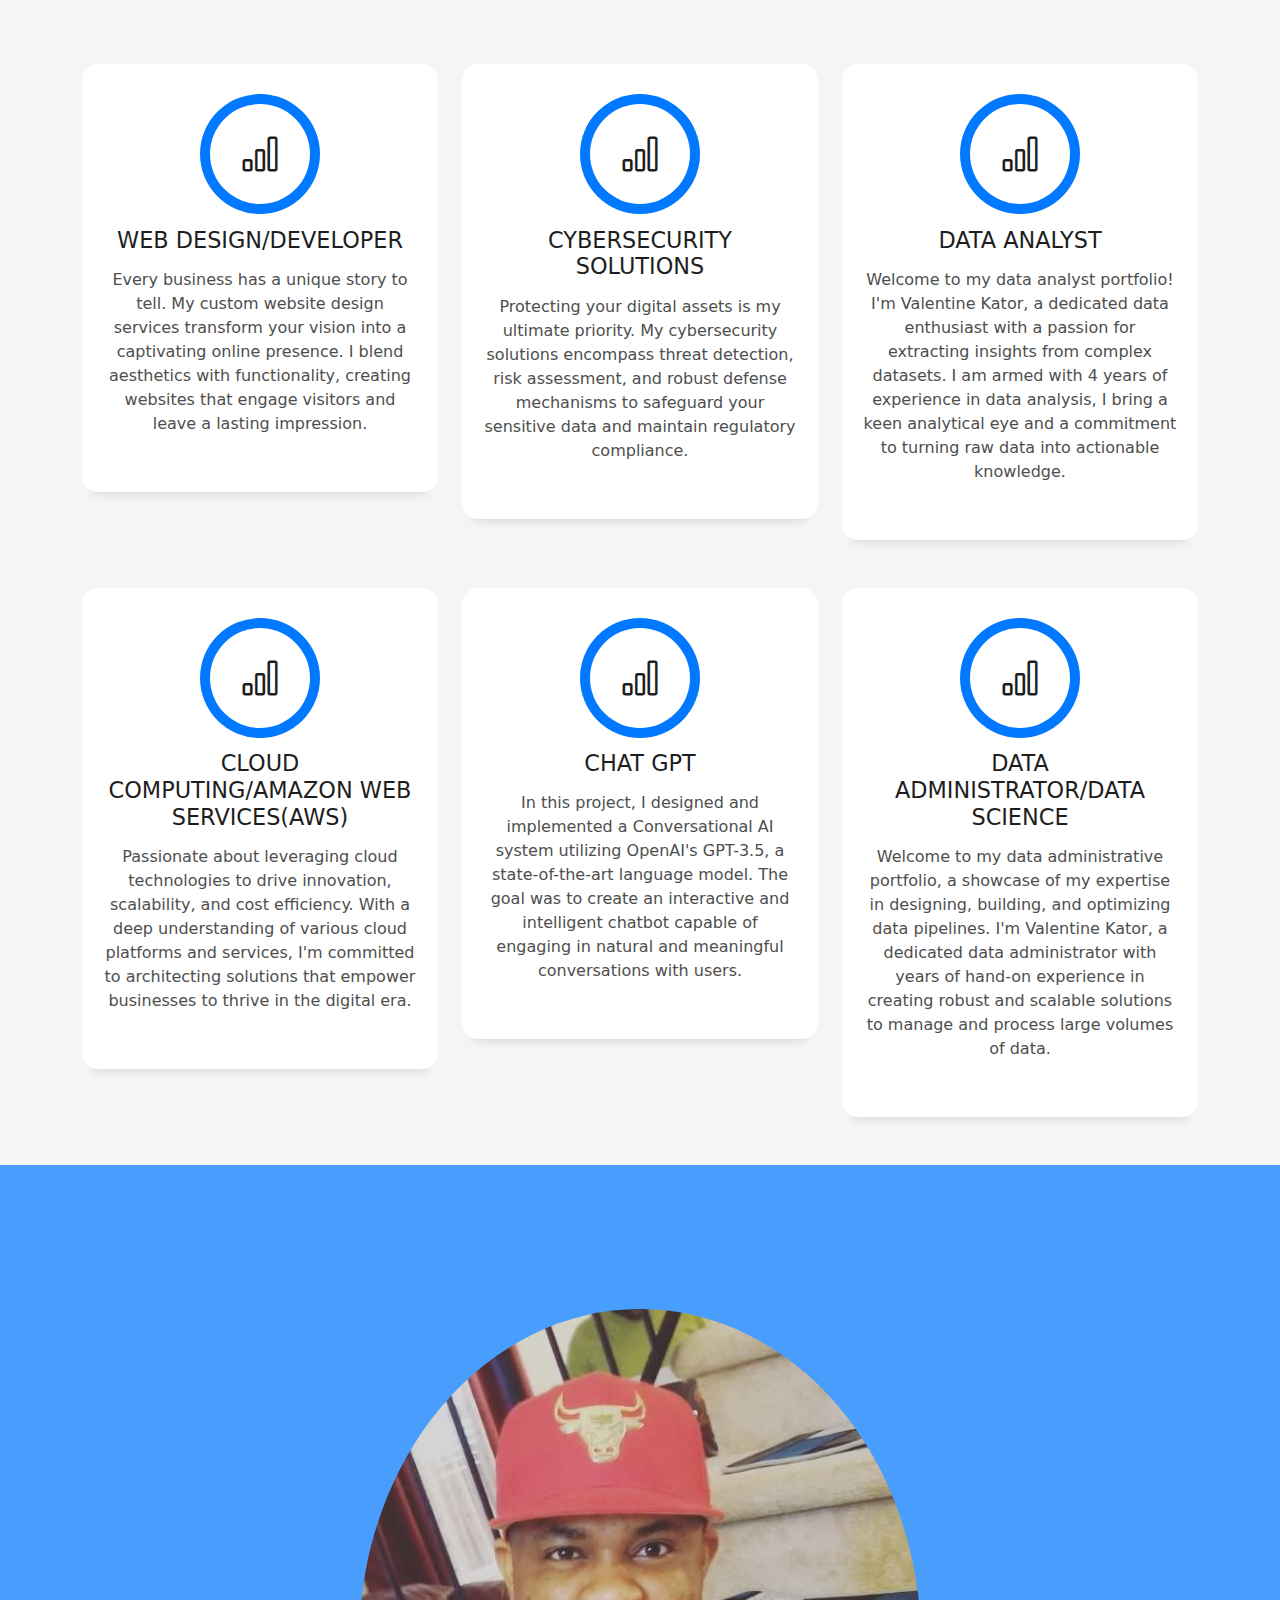
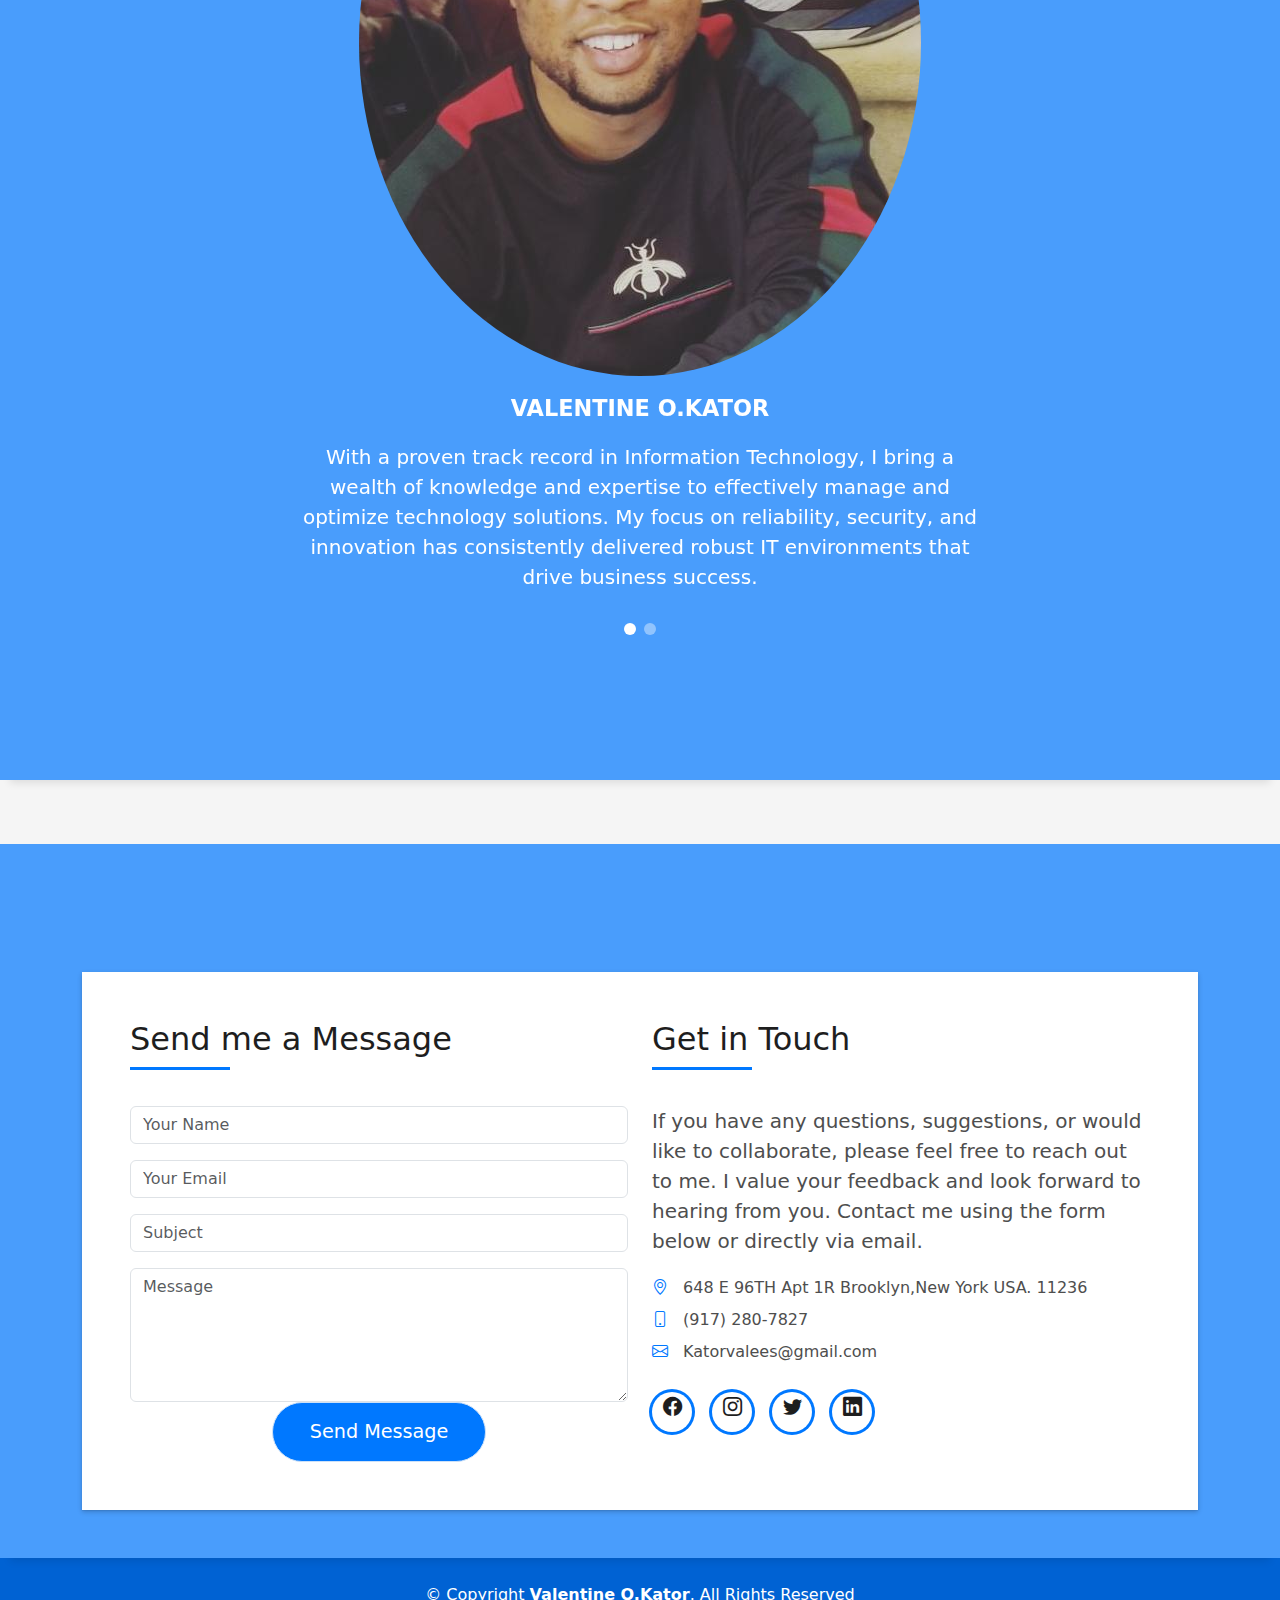
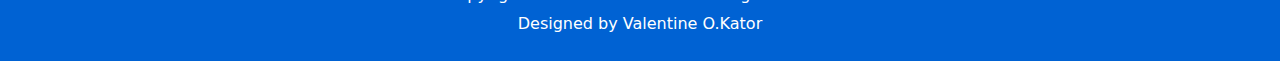
==== commit 225a9938: "Add files via upload" ====
--- a/index.html
+++ b/index.html
@@ -35,7 +35,7 @@
   <header id="header" class="fixed-top">
     <div class="container d-flex align-items-center justify-content-between">
       <img src="assets/img/Logo1.jpeg" width="50px" height="50px" alt="">
-      <!-- <div class="Navbar-text">Valentine O.Kator</div> -->
+      <div class="Navbar-text">Kator</div>
       <!-- Uncomment below if you prefer to use an image logo -->
       <!-- <a href="index.html" class="logo"><img src="assets/img/logo.png" alt="" class="img-fluid"></a> -->
     <div class="MyNav" > 
@@ -48,7 +48,7 @@
           <li><a class="nav-link scrollto " href="#blog">Blog</a></li> -->
           <li><a class="nav-link scrollto" href="#contact">Contact</a></li>
         </ul>
-        <i class="bi bi-list mobile-nav-toggle">bi-list</i>
+        <i class="bi bi-list mobile-nav-toggle"></i>
       </nav>
     </div>    
     </div>
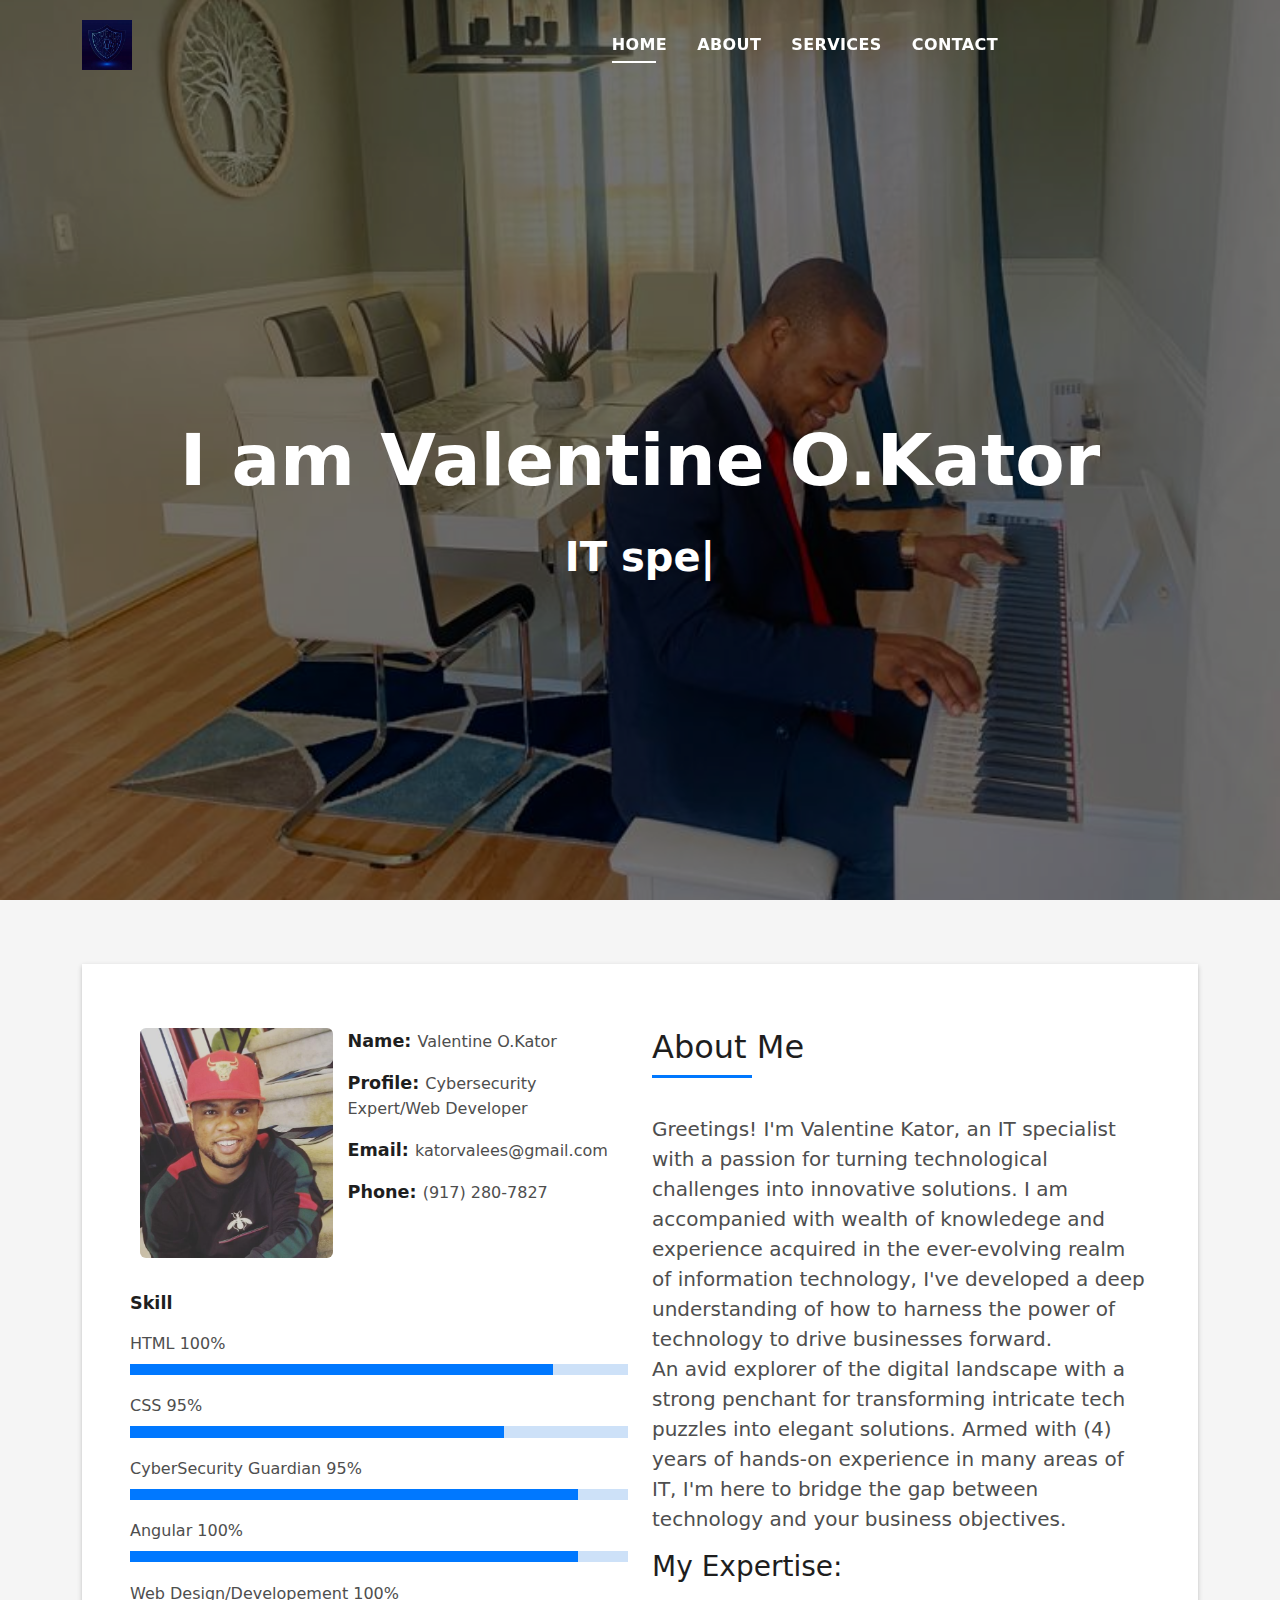
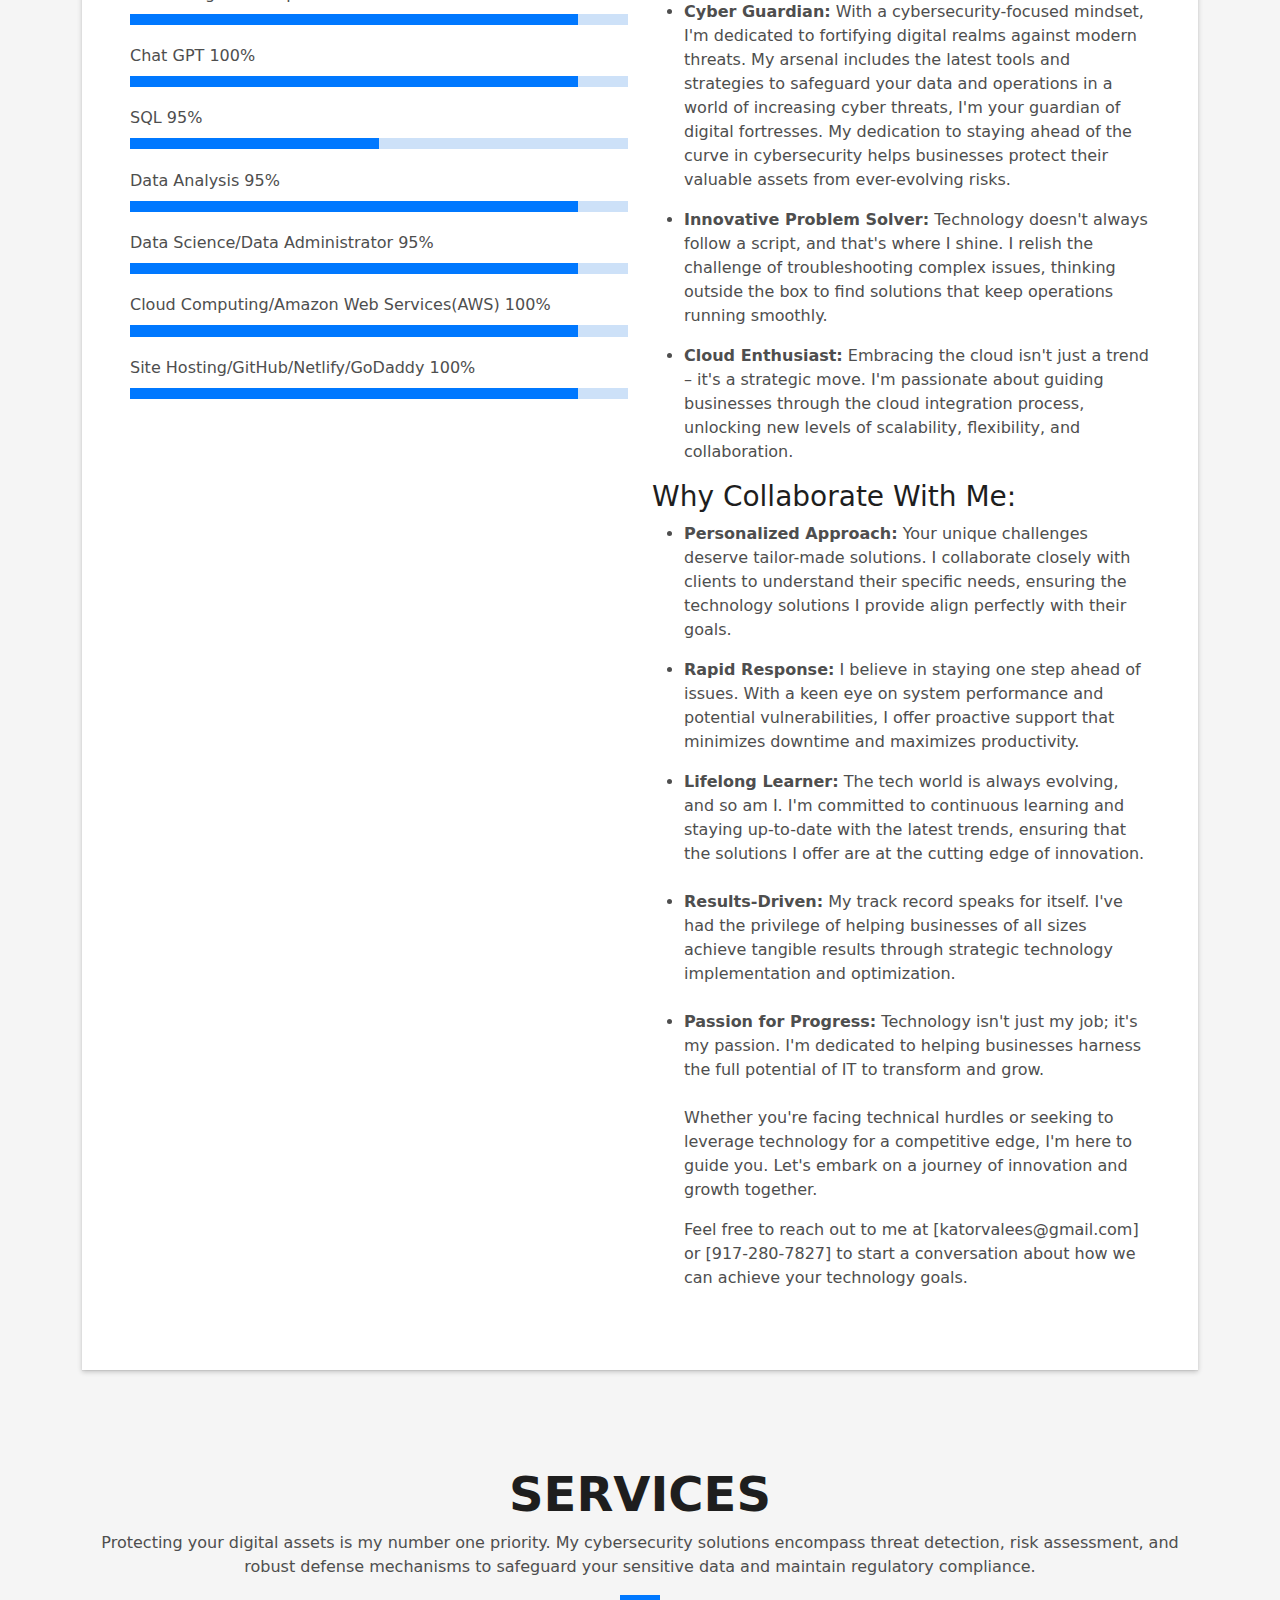
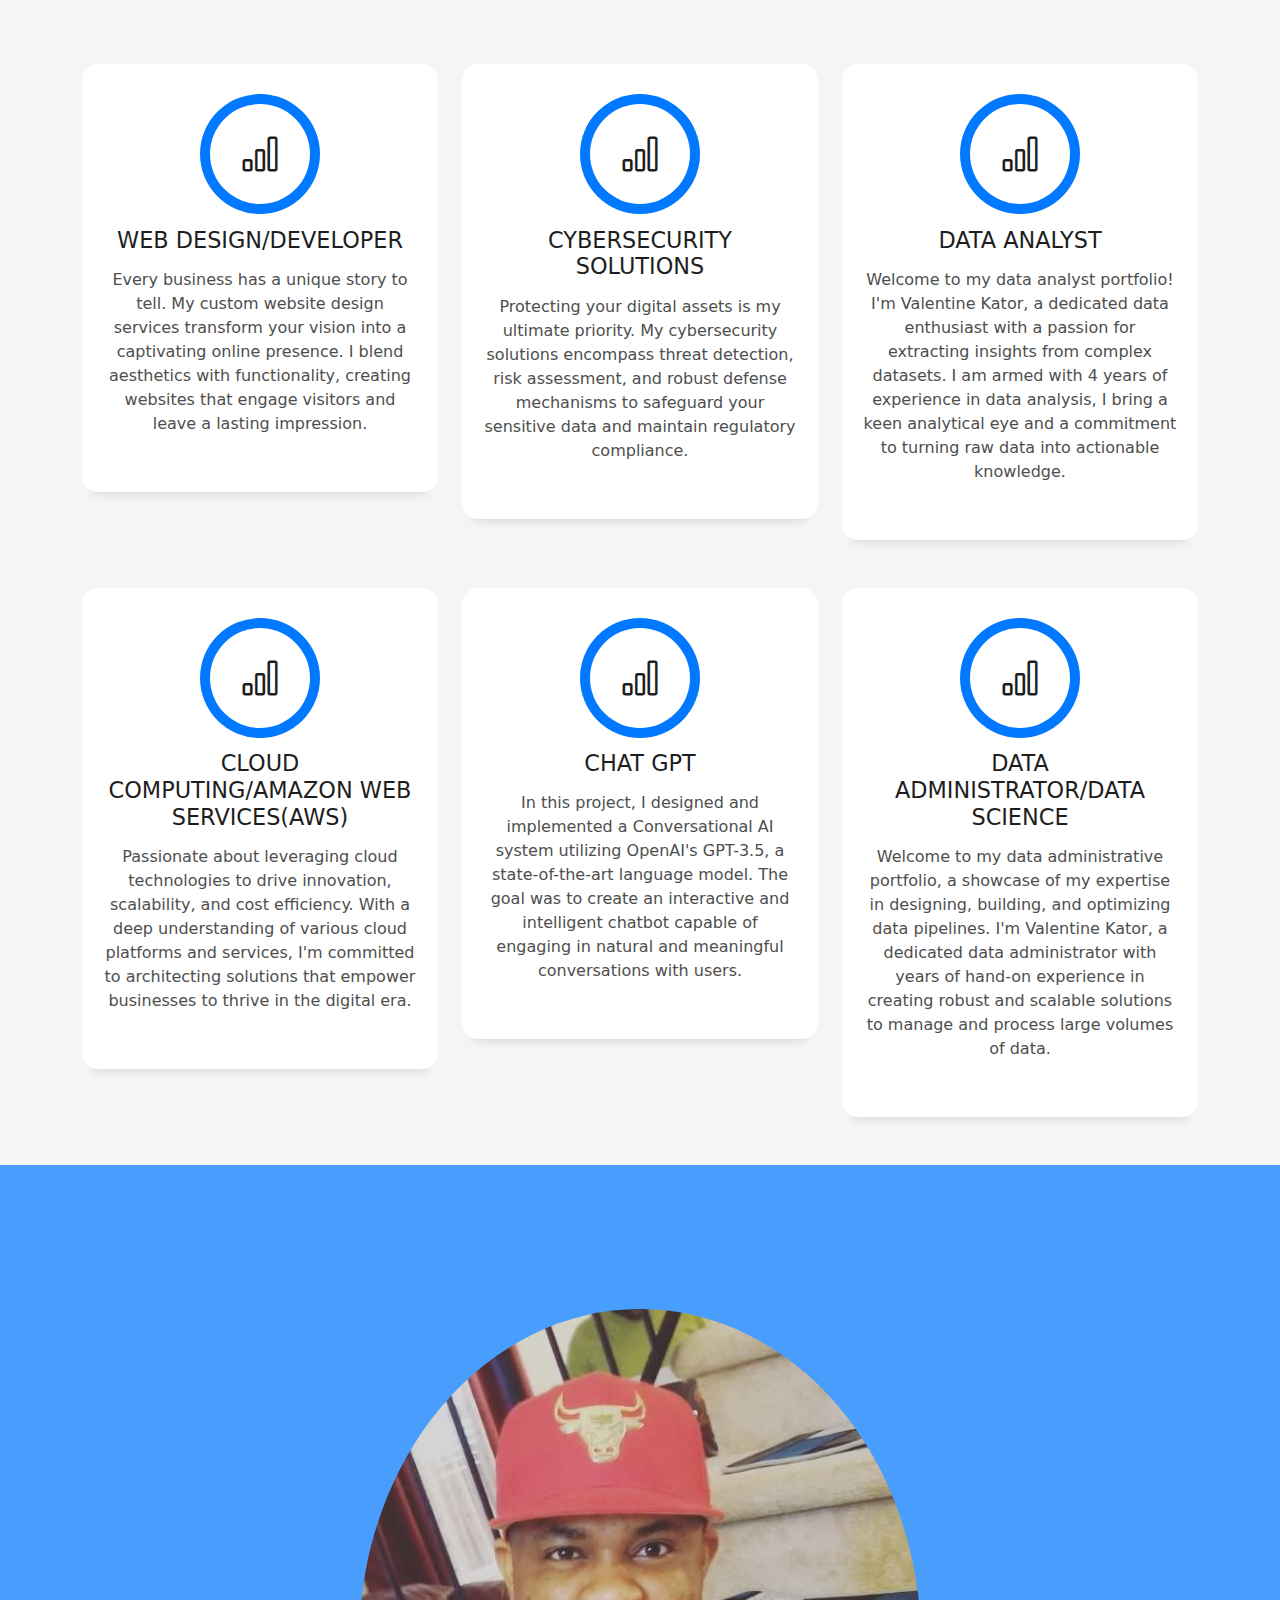
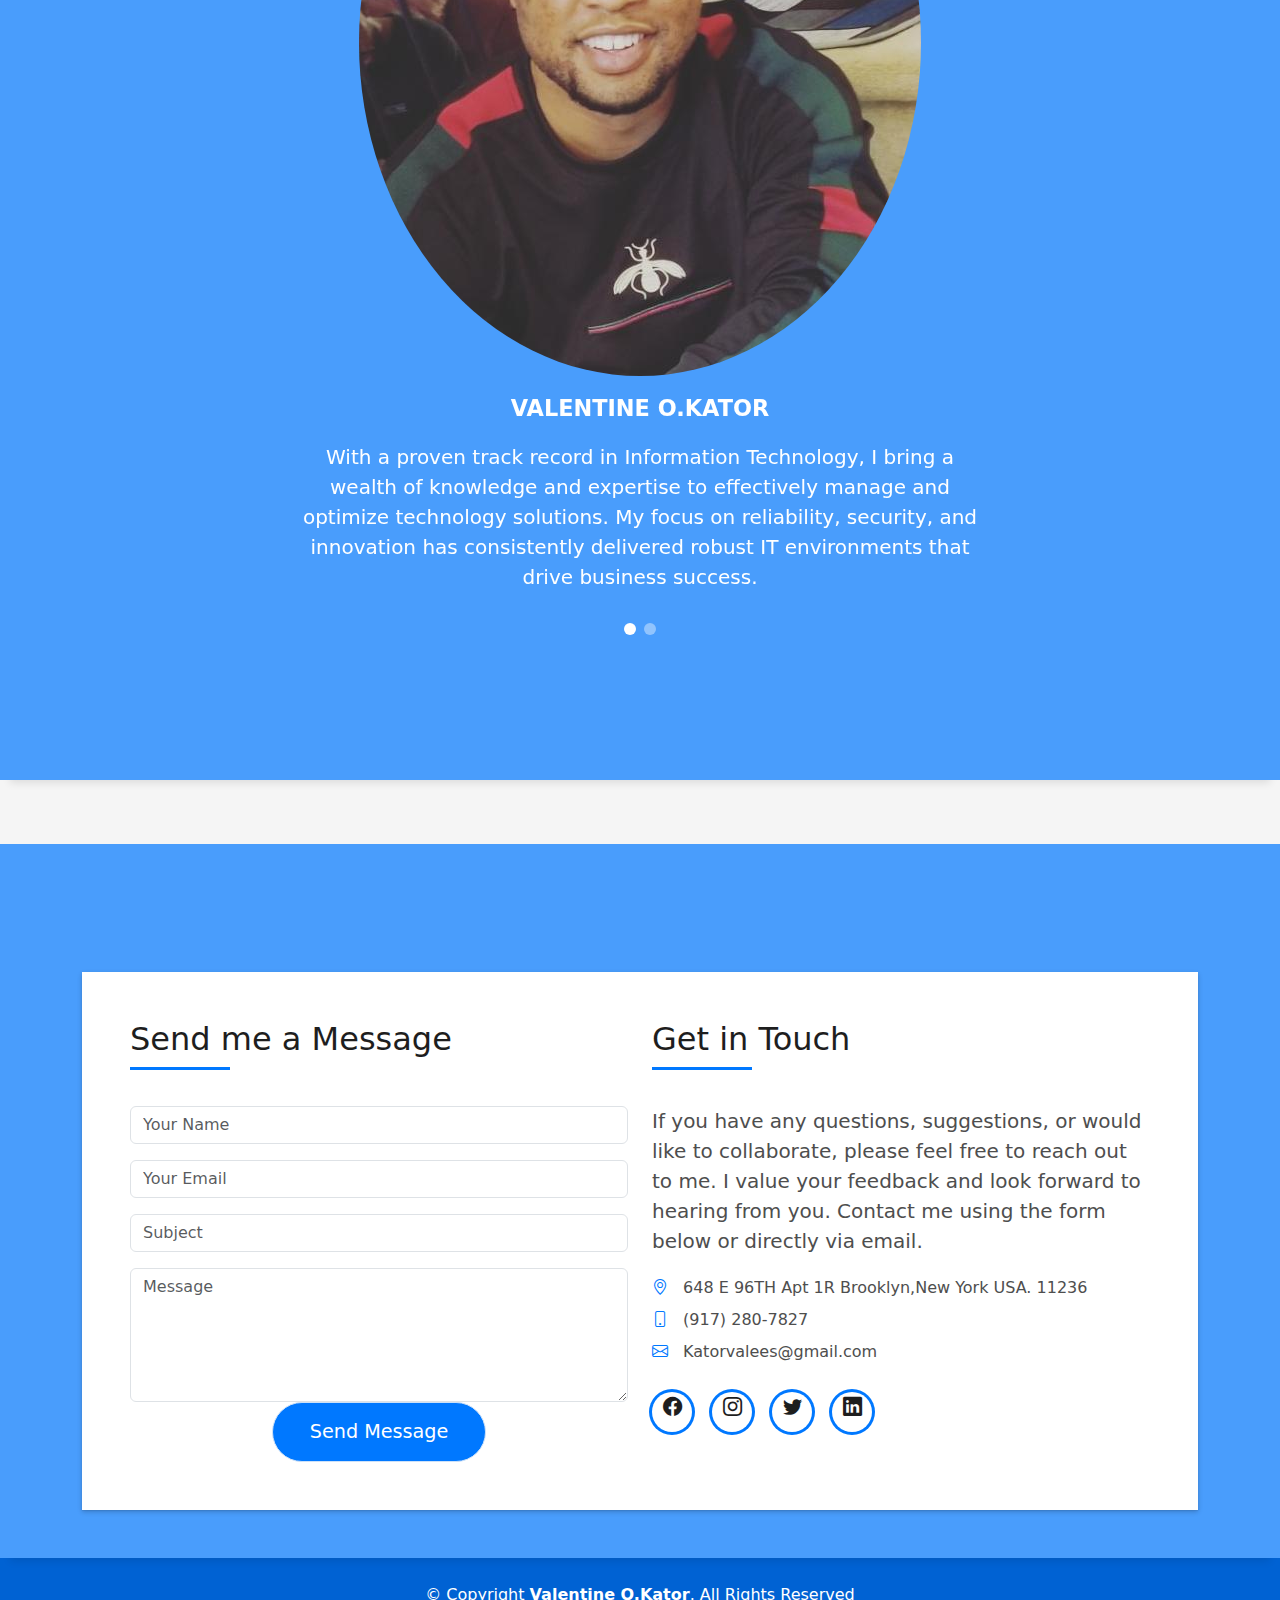
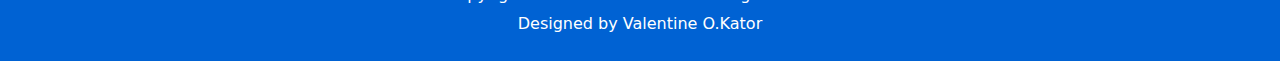
==== commit 2dc8762e: "Add files via upload" ====
--- a/index.html
+++ b/index.html
@@ -35,7 +35,7 @@
   <header id="header" class="fixed-top">
     <div class="container d-flex align-items-center justify-content-between">
       <img src="assets/img/Logo1.jpeg" width="50px" height="50px" alt="">
-      <div class="Navbar-text">Kator</div>
+      <!-- <div class="Navbar-text">Kator</div> -->
       <!-- Uncomment below if you prefer to use an image logo -->
       <!-- <a href="index.html" class="logo"><img src="assets/img/logo.png" alt="" class="img-fluid"></a> -->
     <div class="MyNav" > 
@@ -44,10 +44,11 @@
           <li><a class="nav-link scrollto active" href="#hero">Home</a></li>
           <li><a class="nav-link scrollto" href="#about">About</a></li>
           <li><a class="nav-link scrollto" href="#services">Services</a></li>
+          <li><a class="nav-link scrollto" href="#contact">Contact</a></li>
           <!-- <li><a class="nav-link scrollto " href="#work">Work</a></li>
           <li><a class="nav-link scrollto " href="#blog">Blog</a></li> -->
-          <li><a class="nav-link scrollto" href="#contact">Contact</a></li>
         </ul>
+        <br>
         <i class="bi bi-list mobile-nav-toggle"></i>
       </nav>
     </div>    
